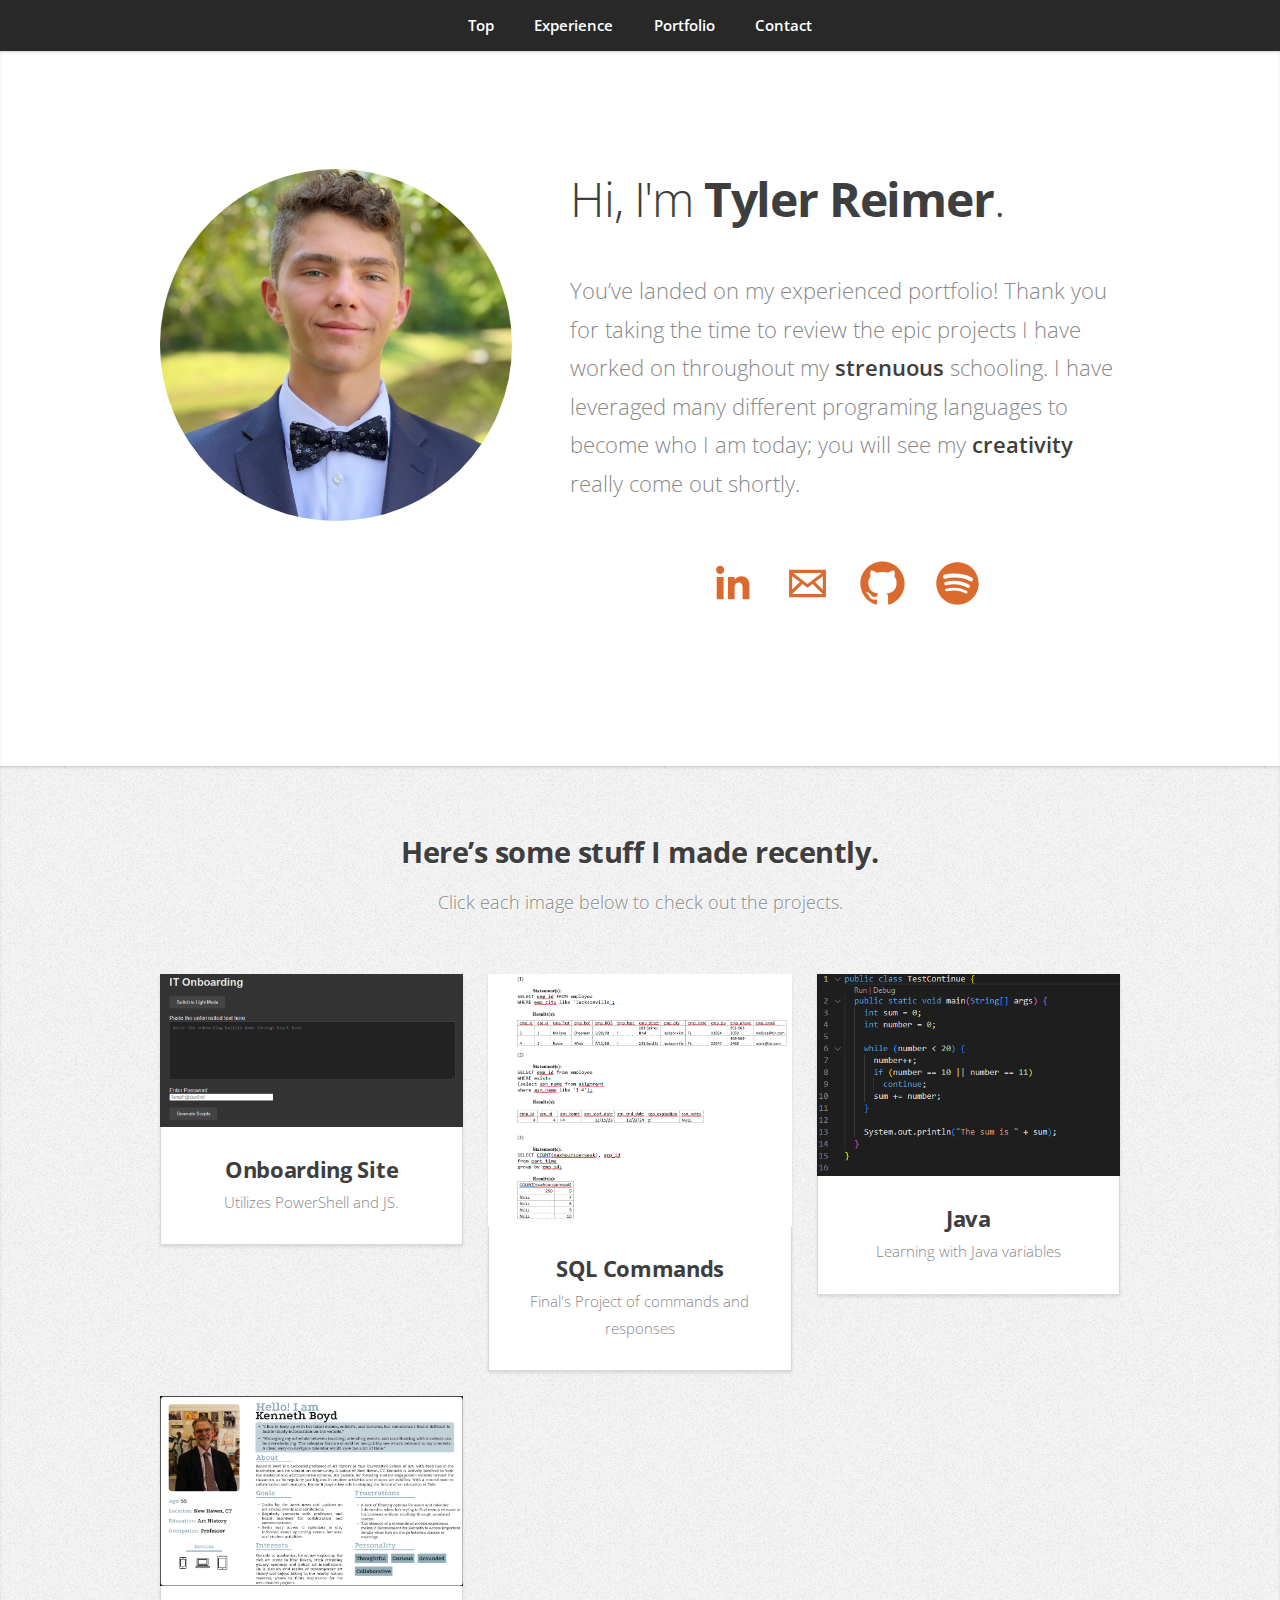
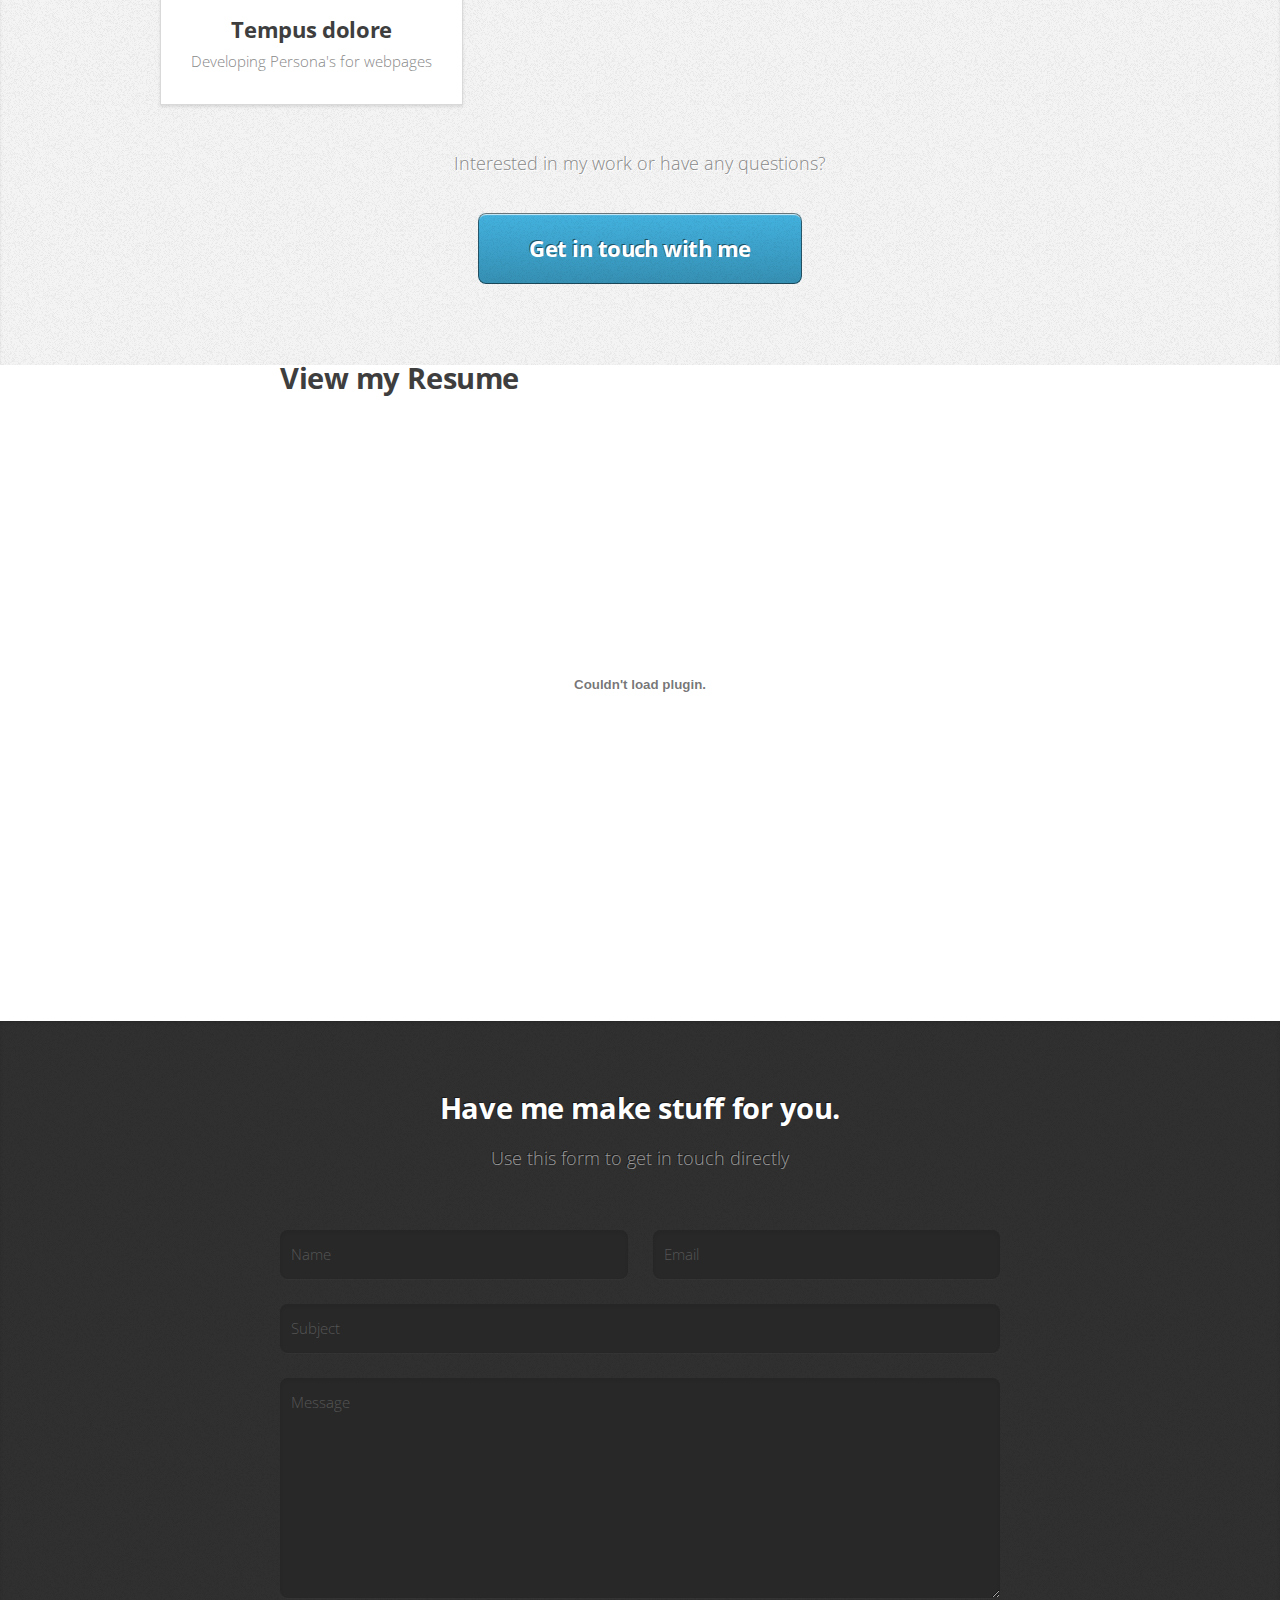
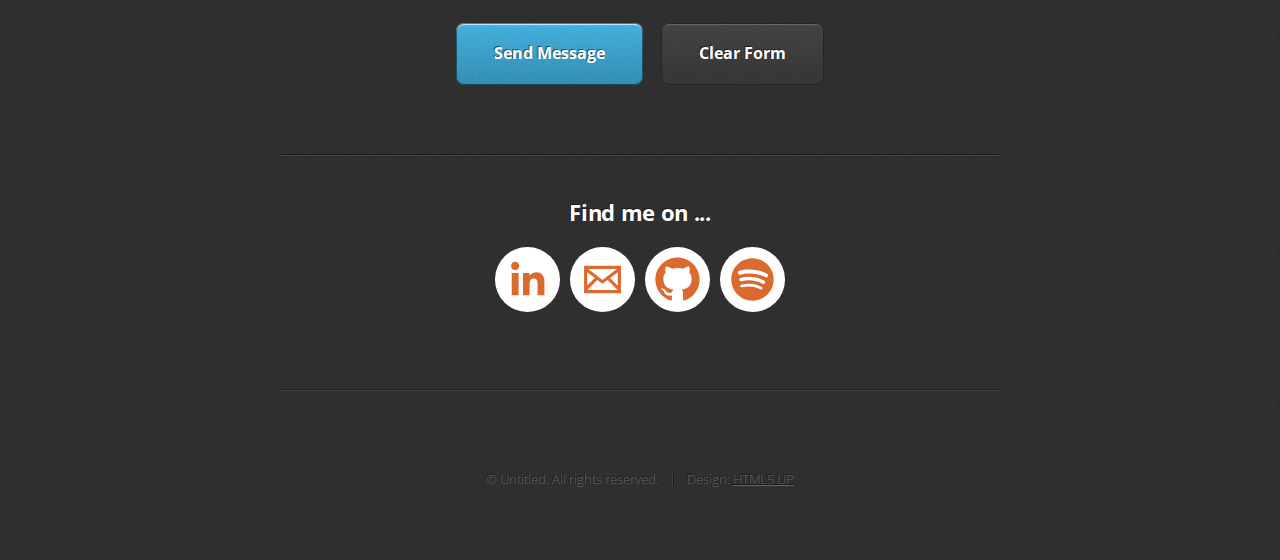
==== index.html @ b483bd07 "Update index.html" ====
<!DOCTYPE HTML>
<!--
	Miniport by HTML5 UP
	html5up.net | @ajlkn
	Free for personal and commercial use under the CCA 3.0 license (html5up.net/license)
-->
<html>
	<head>
		<title>Tyler Reimer</title>
		<meta charset="utf-8" />
		<meta name="viewport" content="width=device-width, initial-scale=1, user-scalable=no" />
		<link rel="stylesheet" href="assets/css/main.css" />
		<!-- Favicon -->
		<link rel="apple-touch-icon" sizes="180x180" href="images/apple-touch-icon.png">
		<link rel="icon" type="image/png" sizes="32x32" href="images/favicon-32x32.png">
		<link rel="icon" type="image/png" sizes="16x16" href="images/favicon-16x16.png">
		<link rel="manifest" href="/site.webmanifest">
	</head>
	<body class="is-preload">

		<!-- Nav -->
			<nav id="nav">
				<ul class="container">
					<li><a href="#top">Top</a></li>
					<li><a href="#portfolio">Experience</a></li>
					<li><a href="portfolio.html">Portfolio</a></li>
					<li><a href="#contact">Contact</a></li>
				</ul>
			</nav>

		<!-- Home -->
			<article id="top" class="wrapper style1">
				<div class="container">
					<div class="row">
						<div class="col-4 col-5-large col-12-medium">
							<span class="image fit"><img src="images/headshot.jpeg" alt="" /></span>
						</div>
						<div class="col-8 col-7-large col-12-medium">
							<header>
								<h1>Hi, I'm <strong>Tyler Reimer</strong>.</h1>
							</header>
							<p>You’ve landed on my experienced portfolio! Thank you for taking the time to review the epic
								projects I have worked on throughout my <b>strenuous</b> schooling. I have leveraged many
								different programing languages to become who I am today; you will see my <b>creativity</b> really
								come out shortly.</p>
							<div>

								<!-- Social Media Icons by NiftyButtons https://niftybuttons.com -->
								 <div style="display: flex; flex-wrap:wrap; align-items: center; justify-content: center;"><a href="https://www.linkedin.com/in/tyler-reimer/" target="_blank" rel="noopener noreferrer" style="text-decoration:none;border:0;width:65px;height:65px;padding:2px;margin:5px;color:#db6a2f;border-radius:50%;background-color:#ffffff;"><svg class="niftybutton-linkedin" style="display:block;fill:currentColor" data-donate="true" data-tag="lin" data-name="LinkedIn" viewBox="0 0 512 512" preserveAspectRatio="xMidYMid meet"><title>LinkedIn social icon</title>
									<path d="M186.4 142.4c0 19-15.3 34.5-34.2 34.5 -18.9 0-34.2-15.4-34.2-34.5 0-19 15.3-34.5 34.2-34.5C171.1 107.9 186.4 123.4 186.4 142.4zM181.4 201.3h-57.8V388.1h57.8V201.3zM273.8 201.3h-55.4V388.1h55.4c0 0 0-69.3 0-98 0-26.3 12.1-41.9 35.2-41.9 21.3 0 31.5 15 31.5 41.9 0 26.9 0 98 0 98h57.5c0 0 0-68.2 0-118.3 0-50-28.3-74.2-68-74.2 -39.6 0-56.3 30.9-56.3 30.9v-25.2H273.8z"></path>
								</svg></a><a href="mailto:mailto:tylerreimer@outlook.com" target="_blank" rel="noopener noreferrer" style="text-decoration:none;border:0;width:65px;height:65px;padding:2px;margin:5px;color:#db6a2f;border-radius:50%;background-color:#ffffff;"><svg class="niftybutton-email" style="display:block;fill:currentColor" data-donate="true" data-tag="ema" data-name="Email" viewBox="0 0 512 512" preserveAspectRatio="xMidYMid meet"><title>Email icon</title>
									<path d="M101.3 141.6v228.9h0.3 308.4 0.8V141.6H101.3zM375.7 167.8l-119.7 91.5 -119.6-91.5H375.7zM127.6 194.1l64.1 49.1 -64.1 64.1V194.1zM127.8 344.2l84.9-84.9 43.2 33.1 43-32.9 84.7 84.7L127.8 344.2 127.8 344.2zM384.4 307.8l-64.4-64.4 64.4-49.3V307.8z"></path>
								</svg></a><a href="https://github.com/UrbanReims" target="_blank" rel="noopener noreferrer" style="text-decoration:none;border:0;width:65px;height:65px;padding:2px;margin:5px;color:#db6a2f;border-radius:50%;background-color:#ffffff;"><svg class="niftybutton-github" style="display:block;fill:currentColor" data-donate="true" data-tag="git" data-name="Github" viewBox="0 0 512 512" preserveAspectRatio="xMidYMid meet"><title>Github social icon</title>
									<path d="M256 70.7c-102.6 0-185.9 83.2-185.9 185.9 0 82.1 53.3 151.8 127.1 176.4 9.3 1.7 12.3-4 12.3-8.9V389.4c-51.7 11.3-62.5-21.9-62.5-21.9 -8.4-21.5-20.6-27.2-20.6-27.2 -16.9-11.5 1.3-11.3 1.3-11.3 18.7 1.3 28.5 19.2 28.5 19.2 16.6 28.4 43.5 20.2 54.1 15.4 1.7-12 6.5-20.2 11.8-24.9 -41.3-4.7-84.7-20.6-84.7-91.9 0-20.3 7.3-36.9 19.2-49.9 -1.9-4.7-8.3-23.6 1.8-49.2 0 0 15.6-5 51.1 19.1 14.8-4.1 30.7-6.2 46.5-6.3 15.8 0.1 31.7 2.1 46.6 6.3 35.5-24 51.1-19.1 51.1-19.1 10.1 25.6 3.8 44.5 1.8 49.2 11.9 13 19.1 29.6 19.1 49.9 0 71.4-43.5 87.1-84.9 91.7 6.7 5.8 12.8 17.1 12.8 34.4 0 24.9 0 44.9 0 51 0 4.9 3 10.7 12.4 8.9 73.8-24.6 127-94.3 127-176.4C441.9 153.9 358.6 70.7 256 70.7z"></path>
								</svg></a><a href="https://open.spotify.com/user/tjr03?si=e70138e6514f4576" target="_blank" rel="noopener noreferrer" style="text-decoration:none;border:0;width:65px;height:65px;padding:2px;margin:5px;color:#db6a2f;border-radius:50%;background-color:#ffffff;"><svg class="niftybutton-spotify" style="display:block;fill:currentColor" data-donate="true" data-tag="spo" data-name="Spotify" viewBox="0 0 512 512" preserveAspectRatio="xMidYMid meet"><title>Spotify social icon</title>
									<path d="M256 78c-98.3 0-178 79.7-178 178 0 98.31 79.7 178 178 178 98.31 0 178-79.69 178-178 0-98.3-79.69-178-178-178zm81.63 256.73a11.09 11.09 0 0 1-15.26 3.68c-41.8-25.53-94.4-31.31-156.37-17.16a11.1 11.1 0 0 1-4.93-21.64c67.8-15.49 125.96-8.82 172.88 19.86a11.1 11.1 0 0 1 3.68 15.26zm21.79-48.47a13.88 13.88 0 0 1-19.1 4.57c-47.84-29.4-120.77-37.92-177.36-20.74a13.9 13.9 0 0 1-17.32-9.25 13.9 13.9 0 0 1 9.25-17.3c64.65-19.62 145.01-10.12 199.96 23.64a13.87 13.87 0 0 1 4.56 19.08zm1.87-50.47c-57.37-34.07-152.02-37.2-206.8-20.58a16.65 16.65 0 1 1-9.66-31.87c62.88-19.08 167.4-15.4 233.45 23.81a16.63 16.63 0 0 1 5.82 22.82 16.63 16.63 0 0 1-22.8 5.82h-.01z"></path>
								</svg></a></div><br/>

							</div>
							
						</div>
					</div>
				</div>
			</article>

		<!-- 
			<article id="work" class="wrapper style2">
				<div class="container">
					<header>
						<h2>Here's all the stuff I do.</h2>
						<p>Odio turpis amet sed consequat eget posuere consequat.</p>
					</header>
					<div class="row aln-center">
						<div class="col-4 col-6-medium col-12-small">
							<section class="box style1">
								<span class="icon featured fa-comments"></span>
								<h3>Consequat lorem</h3>
								<p>Ornare nulla proin odio consequat sapien vestibulum ipsum primis sed amet consequat lorem dolore.</p>
							</section>
						</div>
						<div class="col-4 col-6-medium col-12-small">
							<section class="box style1">
								<span class="icon solid featured fa-camera-retro"></span>
								<h3>Lorem dolor tempus</h3>
								<p>Ornare nulla proin odio consequat sapien vestibulum ipsum primis sed amet consequat lorem dolore.</p>
							</section>
						</div>
						<div class="col-4 col-6-medium col-12-small">
							<section class="box style1">
								<span class="icon featured fa-thumbs-up"></span>
								<h3>Feugiat posuere</h3>
								<p>Ornare nulla proin odio consequat sapien vestibulum ipsum primis sed amet consequat lorem dolore.</p>
							</section>
						</div>
					-->
					</div>
					
				</div>
			</article>

		<!-- Portfolio -->
			<article id="portfolio" class="wrapper style3">
				<div class="container">
					<header>
						<h2>Here’s some stuff I made recently.</h2>
						<p>Click each image below to check out the projects.</p>
					</header>
					<div class="row">
						<div class="col-4 col-6-medium col-12-small">
							<article class="box style2">
								<a href="portfolio.html#obsite" class="image featured"><img src="images/obsite_ss.png" alt="" /></a>
								<h3><a href="portfolio.html#obsite">Onboarding Site</a></h3>
								<p>Utilizes PowerShell and JS.</p>
							</article>
						</div>
						<div class="col-4 col-6-medium col-12-small">
							<article class="box style2">
								<a href="portfolio.html#sql" class="image featured"><img src="images/sql.png" alt="" /></a>
								<h3><a href="portfolio.html#sql">SQL Commands</a></h3>
								<p>Final's Project of commands and responses</p>
							</article>
						</div>
						<div class="col-4 col-6-medium col-12-small">
							<article class="box style2">
								<a href="portfolio.html#java" class="image featured"><img src="images/java.png" alt="" /></a>
								<h3><a href="portfolio.html#java">Java</a></h3>
								<p>Learning with Java variables</p>
							</article>
						</div>
						<div class="col-4 col-6-medium col-12-small">
							<article class="box style2">
								<a href="portfolio.html#ia" class="image featured"><img src="images/ia.png" alt="" /></a>
								<h3><a href="portfolio.html#ia">Tempus dolore</a></h3>
								<p>Developing Persona's for webpages</p>
							</article>
						</div>
					</div>
					<footer>
						<p>Interested in my work or have any questions?</p>
						<a href="#contact" class="button large scrolly">Get in touch with me</a>
					</footer>
				</div>
			</article>
			<article>
				<div class="container medium">
					<header>
						<h2>View my Resume</h2>
						<object class="pdf" data="assets/Resume2024.pdf" width="800" height="500">

						</object>
					</header>
				</div>

			</article>

		<!-- Contact -->
			<article id="contact" class="wrapper style4">
				<div class="container medium">
					<header>
						<h2>Have me make stuff for you.</h2>
						<p>Use this form to get in touch directly</p>
					</header>
					<div class="row">
						<div class="col-12">
							<form method="post" action="#">
								<div class="row">
									<div class="col-6 col-12-small">
										<input type="text" name="name" id="name" placeholder="Name" />
									</div>
									<div class="col-6 col-12-small">
										<input type="text" name="email" id="email" placeholder="Email" />
									</div>
									<div class="col-12">
										<input type="text" name="subject" id="subject" placeholder="Subject" />
									</div>
									<div class="col-12">
										<textarea name="message" id="message" placeholder="Message"></textarea>
									</div>
									<div class="col-12">
										<ul class="actions">
											<li><input type="submit" value="Send Message" /></li>
											<li><input type="reset" value="Clear Form" class="alt" /></li>
										</ul>
									</div>
								</div>
							</form>
						</div>
						<div class="col-12">
							<hr />
							<h3>Find me on ...</h3>
								<div class="social">

									<!-- Social Meia Icons by NiftyButtons https://niftybuttons.com -->
									 <div style="display: flex; flex-wrap:wrap; align-items: center; justify-content: center;"><a href="https://www.linkedin.com/in/tyler-reimer/" target="_blank" rel="noopener noreferrer" style="text-decoration:none;border:0;width:65px;height:65px;padding:2px;margin:5px;color:#db6a2f;border-radius:50%;background-color:#ffffff;"><svg class="niftybutton-linkedin" style="display:block;fill:currentColor" data-donate="true" data-tag="lin" data-name="LinkedIn" viewBox="0 0 512 512" preserveAspectRatio="xMidYMid meet"><title>LinkedIn social icon</title>
										<path d="M186.4 142.4c0 19-15.3 34.5-34.2 34.5 -18.9 0-34.2-15.4-34.2-34.5 0-19 15.3-34.5 34.2-34.5C171.1 107.9 186.4 123.4 186.4 142.4zM181.4 201.3h-57.8V388.1h57.8V201.3zM273.8 201.3h-55.4V388.1h55.4c0 0 0-69.3 0-98 0-26.3 12.1-41.9 35.2-41.9 21.3 0 31.5 15 31.5 41.9 0 26.9 0 98 0 98h57.5c0 0 0-68.2 0-118.3 0-50-28.3-74.2-68-74.2 -39.6 0-56.3 30.9-56.3 30.9v-25.2H273.8z"></path>
									</svg></a><a href="mailto:mailto:tylerreimer@outlook.com" target="_blank" rel="noopener noreferrer" style="text-decoration:none;border:0;width:65px;height:65px;padding:2px;margin:5px;color:#db6a2f;border-radius:50%;background-color:#ffffff;"><svg class="niftybutton-email" style="display:block;fill:currentColor" data-donate="true" data-tag="ema" data-name="Email" viewBox="0 0 512 512" preserveAspectRatio="xMidYMid meet"><title>Email icon</title>
										<path d="M101.3 141.6v228.9h0.3 308.4 0.8V141.6H101.3zM375.7 167.8l-119.7 91.5 -119.6-91.5H375.7zM127.6 194.1l64.1 49.1 -64.1 64.1V194.1zM127.8 344.2l84.9-84.9 43.2 33.1 43-32.9 84.7 84.7L127.8 344.2 127.8 344.2zM384.4 307.8l-64.4-64.4 64.4-49.3V307.8z"></path>
									</svg></a><a href="https://github.com/UrbanReims" target="_blank" rel="noopener noreferrer" style="text-decoration:none;border:0;width:65px;height:65px;padding:2px;margin:5px;color:#db6a2f;border-radius:50%;background-color:#ffffff;"><svg class="niftybutton-github" style="display:block;fill:currentColor" data-donate="true" data-tag="git" data-name="Github" viewBox="0 0 512 512" preserveAspectRatio="xMidYMid meet"><title>Github social icon</title>
										<path d="M256 70.7c-102.6 0-185.9 83.2-185.9 185.9 0 82.1 53.3 151.8 127.1 176.4 9.3 1.7 12.3-4 12.3-8.9V389.4c-51.7 11.3-62.5-21.9-62.5-21.9 -8.4-21.5-20.6-27.2-20.6-27.2 -16.9-11.5 1.3-11.3 1.3-11.3 18.7 1.3 28.5 19.2 28.5 19.2 16.6 28.4 43.5 20.2 54.1 15.4 1.7-12 6.5-20.2 11.8-24.9 -41.3-4.7-84.7-20.6-84.7-91.9 0-20.3 7.3-36.9 19.2-49.9 -1.9-4.7-8.3-23.6 1.8-49.2 0 0 15.6-5 51.1 19.1 14.8-4.1 30.7-6.2 46.5-6.3 15.8 0.1 31.7 2.1 46.6 6.3 35.5-24 51.1-19.1 51.1-19.1 10.1 25.6 3.8 44.5 1.8 49.2 11.9 13 19.1 29.6 19.1 49.9 0 71.4-43.5 87.1-84.9 91.7 6.7 5.8 12.8 17.1 12.8 34.4 0 24.9 0 44.9 0 51 0 4.9 3 10.7 12.4 8.9 73.8-24.6 127-94.3 127-176.4C441.9 153.9 358.6 70.7 256 70.7z"></path>
									</svg></a><a href="https://open.spotify.com/user/tjr03?si=e70138e6514f4576" target="_blank" rel="noopener noreferrer" style="text-decoration:none;border:0;width:65px;height:65px;padding:2px;margin:5px;color:#db6a2f;border-radius:50%;background-color:#ffffff;"><svg class="niftybutton-spotify" style="display:block;fill:currentColor" data-donate="true" data-tag="spo" data-name="Spotify" viewBox="0 0 512 512" preserveAspectRatio="xMidYMid meet"><title>Spotify social icon</title>
										<path d="M256 78c-98.3 0-178 79.7-178 178 0 98.31 79.7 178 178 178 98.31 0 178-79.69 178-178 0-98.3-79.69-178-178-178zm81.63 256.73a11.09 11.09 0 0 1-15.26 3.68c-41.8-25.53-94.4-31.31-156.37-17.16a11.1 11.1 0 0 1-4.93-21.64c67.8-15.49 125.96-8.82 172.88 19.86a11.1 11.1 0 0 1 3.68 15.26zm21.79-48.47a13.88 13.88 0 0 1-19.1 4.57c-47.84-29.4-120.77-37.92-177.36-20.74a13.9 13.9 0 0 1-17.32-9.25 13.9 13.9 0 0 1 9.25-17.3c64.65-19.62 145.01-10.12 199.96 23.64a13.87 13.87 0 0 1 4.56 19.08zm1.87-50.47c-57.37-34.07-152.02-37.2-206.8-20.58a16.65 16.65 0 1 1-9.66-31.87c62.88-19.08 167.4-15.4 233.45 23.81a16.63 16.63 0 0 1 5.82 22.82 16.63 16.63 0 0 1-22.8 5.82h-.01z"></path>
									</svg></a></div><br/>
	
								</div>
								
							<hr />
						</div>
					</div>
					<footer>
						<ul id="copyright">
							<li>&copy; Untitled. All rights reserved.</li><li>Design: <a href="http://html5up.net">HTML5 UP</a></li>
						</ul>
					</footer>
				</div>
			</article>

		<!-- Scripts -->
			<script src="assets/js/jquery.min.js"></script>
			<script src="assets/js/jquery.scrolly.min.js"></script>
			<script src="assets/js/browser.min.js"></script>
			<script src="assets/js/breakpoints.min.js"></script>
			<script src="assets/js/util.js"></script>
			<script src="assets/js/main.js"></script>

	</body>
</html>
---- assets/css/main.css ----
@import url("https://fonts.googleapis.com/css?family=Open+Sans:300,300italic,600,600italic,700");
@import url("fontawesome-all.min.css");

/*
	Miniport by HTML5 UP
	html5up.net | @ajlkn
	Free for personal and commercial use under the CCA 3.0 license (html5up.net/license)
*/

html, body, div, span, applet, object,
iframe, h1, h2, h3, h4, h5, h6, p, blockquote,
pre, a, abbr, acronym, address, big, cite,
code, del, dfn, em, img, ins, kbd, q, s, samp,
small, strike, strong, sub, sup, tt, var, b,
u, i, center, dl, dt, dd, ol, ul, li, fieldset,
form, label, legend, table, caption, tbody,
tfoot, thead, tr, th, td, article, aside,
canvas, details, embed, figure, figcaption,
footer, header, hgroup, menu, nav, output, ruby,
section, summary, time, mark, audio, video {
	margin: 0;
	padding: 0;
	border: 0;
	font-size: 100%;
	font: inherit;
	vertical-align: baseline;}

article, aside, details, figcaption, figure,
footer, header, hgroup, menu, nav, section {
	display: block;}

body {
	line-height: 1;
}

ol, ul {
	list-style: none;
}

blockquote, q {
	quotes: none;
}

	blockquote:before, blockquote:after, q:before, q:after {
		content: '';
		content: none;
	}

table {
	border-collapse: collapse;
	border-spacing: 0;
}

body {
	-webkit-text-size-adjust: none;
}

mark {
	background-color: transparent;
	color: inherit;
}

input::-moz-focus-inner {
	border: 0;
	padding: 0;
}

input, select, textarea {
	-moz-appearance: none;
	-webkit-appearance: none;
	-ms-appearance: none;
	appearance: none;
}

/* Basic */

	html {
		box-sizing: border-box;
	}

	*, *:before, *:after {
		box-sizing: inherit;
	}

	body {
		padding-top: 3.5em;
	}

		body.is-preload *, body.is-preload *:before, body.is-preload *:after {
			-moz-animation: none !important;
			-webkit-animation: none !important;
			-ms-animation: none !important;
			animation: none !important;
			-moz-transition: none !important;
			-webkit-transition: none !important;
			-ms-transition: none !important;
			transition: none !important;
		}

	body, input, textarea, select {
		font-family: 'Open Sans', sans-serif;
		line-height: 1.85em;
		color: #888;
		font-weight: 300;
		font-size: 13pt;
	}

	a {
		-moz-transition: color .2s ease-in-out;
		-webkit-transition: color .2s ease-in-out;
		-ms-transition: color .2s ease-in-out;
		transition: color .2s ease-in-out;
		color: #43B3E0;
		text-decoration: underline;
	}

		a:hover {
			color: #43bff0 !important;
		}

		a img {
			border: 0;
		}

	b, strong {
		font-weight: 600;
		color: #3e3e3e;
	}

	i, em {
		font-style: italic;
	}

	sub {
		position: relative;
		top: 0.5em;
		font-size: 0.8em;
	}

	sup {
		position: relative;
		top: -0.5em;
		font-size: 0.8em;
	}

	blockquote {
		border-left: solid 0.75em #eee;
		padding: 1em 0 1em 1.5em;
		font-style: italic;
	}

	h1, h2, h3, h4, h5, h6 {
		color: #3e3e3e;
		margin: 0 0 0.75em 0;
	}

	h1 a, h2 a, h3 a, h4 a, h5 a, h6 a {
		text-decoration: none;
		color: inherit;
	}

	h2, h3, h4, h5, h6 {
		font-weight: 700;
	}

	h1 {
		font-size: 3.25em;
		letter-spacing: -0.025em;
		font-weight: 300;
	}

		h1 strong {
			font-weight: 700;
		}

	h2 {
		font-size: 2em;
		letter-spacing: -0.015em;
	}

	h3 {
		font-size: 1.5em;
		letter-spacing: -0.015em;
	}

	em, i {
		font-style: italic;
	}

	br.clear {
		clear: both;
	}

	hr {
		border: 0;
		border-top: solid 1px #444;
		border-top-color: rgba(0, 0, 0, 0.35);
		box-shadow: 0px 1px 0px 0px rgba(255, 255, 255, 0.1);
		height: 1px;
		margin: 3em 0;
	}

	p, ul, ol, dl, table {
		margin-bottom: 2em;
	}

	header {
		margin: 0 0 3em 0;
	}

		header > p {
			font-size: 1.25em;
			margin: 0;
		}

	footer {
		margin: 3em 0 0 0;
	}

		footer > p {
			font-size: 1.25em;
		}

/* Container */

	.container {
		margin: 0 auto;
		max-width: calc(100% - 50px);
		width: 1200px;
	}

		.container.medium {
			width: 900px;
		}

		@media screen and (max-width: 1680px) {

			.container {
				width: 1200px;
			}

				.container.medium {
					width: 900px;
				}

		}

		@media screen and (max-width: 1280px) {

			.container {
				width: 960px;
			}

				.container.medium {
					width: 720px;
				}

		}

		@media screen and (max-width: 980px) {

			.container {
				width: 100%;
			}

				.container.medium {
					width: 75%;
				}

		}

		@media screen and (max-width: 736px) {

			.container {
				width: 100%;
				max-width: calc(100% - 30px);
			}

				.container.medium {
					width: 100%;
				}

		}

/* Row */

	.row {
		display: flex;
		flex-wrap: wrap;
		box-sizing: border-box;
		align-items: stretch;
	}

		.row > * {
			box-sizing: border-box;
		}

		.row.gtr-uniform > * > :last-child {
			margin-bottom: 0;
		}

		.row.aln-left {
			justify-content: flex-start;
		}

		.row.aln-center {
			justify-content: center;
		}

		.row.aln-right {
			justify-content: flex-end;
		}

		.row.aln-top {
			align-items: flex-start;
		}

		.row.aln-middle {
			align-items: center;
		}

		.row.aln-bottom {
			align-items: flex-end;
		}

		.row > .imp {
			order: -1;
		}

		.row > .col-1 {
			width: 8.33333%;
		}

		.row > .off-1 {
			margin-left: 8.33333%;
		}

		.row > .col-2 {
			width: 16.66667%;
		}

		.row > .off-2 {
			margin-left: 16.66667%;
		}

		.row > .col-3 {
			width: 25%;
		}

		.row > .off-3 {
			margin-left: 25%;
		}

		.row > .col-4 {
			width: 33.33333%;
		}

		.row > .off-4 {
			margin-left: 33.33333%;
		}

		.row > .col-5 {
			width: 41.66667%;
		}

		.row > .off-5 {
			margin-left: 41.66667%;
		}

		.row > .col-6 {
			width: 50%;
		}

		.row > .off-6 {
			margin-left: 50%;
		}

		.row > .col-7 {
			width: 58.33333%;
		}

		.row > .off-7 {
			margin-left: 58.33333%;
		}

		.row > .col-8 {
			width: 66.66667%;
		}

		.row > .off-8 {
			margin-left: 66.66667%;
		}

		.row > .col-9 {
			width: 75%;
		}

		.row > .off-9 {
			margin-left: 75%;
		}

		.row > .col-10 {
			width: 83.33333%;
		}

		.row > .off-10 {
			margin-left: 83.33333%;
		}

		.row > .col-11 {
			width: 91.66667%;
		}

		.row > .off-11 {
			margin-left: 91.66667%;
		}

		.row > .col-12 {
			width: 100%;
		}

		.row > .off-12 {
			margin-left: 100%;
		}

		.row.gtr-0 {
			margin-top: 0px;
			margin-left: 0px;
		}

			.row.gtr-0 > * {
				padding: 0px 0 0 0px;
			}

			.row.gtr-0.gtr-uniform {
				margin-top: 0px;
			}

				.row.gtr-0.gtr-uniform > * {
					padding-top: 0px;
				}

		.row.gtr-25 {
			margin-top: -6.25px;
			margin-left: -6.25px;
		}

			.row.gtr-25 > * {
				padding: 6.25px 0 0 6.25px;
			}

			.row.gtr-25.gtr-uniform {
				margin-top: -6.25px;
			}

				.row.gtr-25.gtr-uniform > * {
					padding-top: 6.25px;
				}

		.row.gtr-50 {
			margin-top: -12.5px;
			margin-left: -12.5px;
		}

			.row.gtr-50 > * {
				padding: 12.5px 0 0 12.5px;
			}

			.row.gtr-50.gtr-uniform {
				margin-top: -12.5px;
			}

				.row.gtr-50.gtr-uniform > * {
					padding-top: 12.5px;
				}

		.row {
			margin-top: -25px;
			margin-left: -25px;
		}

			.row > * {
				padding: 25px 0 0 25px;
			}

			.row.gtr-uniform {
				margin-top: -25px;
			}

				.row.gtr-uniform > * {
					padding-top: 25px;
				}

		.row.gtr-150 {
			margin-top: -37.5px;
			margin-left: -37.5px;
		}

			.row.gtr-150 > * {
				padding: 37.5px 0 0 37.5px;
			}

			.row.gtr-150.gtr-uniform {
				margin-top: -37.5px;
			}

				.row.gtr-150.gtr-uniform > * {
					padding-top: 37.5px;
				}

		.row.gtr-200 {
			margin-top: -50px;
			margin-left: -50px;
		}

			.row.gtr-200 > * {
				padding: 50px 0 0 50px;
			}

			.row.gtr-200.gtr-uniform {
				margin-top: -50px;
			}

				.row.gtr-200.gtr-uniform > * {
					padding-top: 50px;
				}

		@media screen and (max-width: 1680px) {

			.row {
				display: flex;
				flex-wrap: wrap;
				box-sizing: border-box;
				align-items: stretch;
			}

				.row > * {
					box-sizing: border-box;
				}

				.row.gtr-uniform > * > :last-child {
					margin-bottom: 0;
				}

				.row.aln-left {
					justify-content: flex-start;
				}

				.row.aln-center {
					justify-content: center;
				}

				.row.aln-right {
					justify-content: flex-end;
				}

				.row.aln-top {
					align-items: flex-start;
				}

				.row.aln-middle {
					align-items: center;
				}

				.row.aln-bottom {
					align-items: flex-end;
				}

				.row > .imp-xlarge {
					order: -1;
				}

				.row > .col-1-xlarge {
					width: 8.33333%;
				}

				.row > .off-1-xlarge {
					margin-left: 8.33333%;
				}

				.row > .col-2-xlarge {
					width: 16.66667%;
				}

				.row > .off-2-xlarge {
					margin-left: 16.66667%;
				}

				.row > .col-3-xlarge {
					width: 25%;
				}

				.row > .off-3-xlarge {
					margin-left: 25%;
				}

				.row > .col-4-xlarge {
					width: 33.33333%;
				}

				.row > .off-4-xlarge {
					margin-left: 33.33333%;
				}

				.row > .col-5-xlarge {
					width: 41.66667%;
				}

				.row > .off-5-xlarge {
					margin-left: 41.66667%;
				}

				.row > .col-6-xlarge {
					width: 50%;
				}

				.row > .off-6-xlarge {
					margin-left: 50%;
				}

				.row > .col-7-xlarge {
					width: 58.33333%;
				}

				.row > .off-7-xlarge {
					margin-left: 58.33333%;
				}

				.row > .col-8-xlarge {
					width: 66.66667%;
				}

				.row > .off-8-xlarge {
					margin-left: 66.66667%;
				}

				.row > .col-9-xlarge {
					width: 75%;
				}

				.row > .off-9-xlarge {
					margin-left: 75%;
				}

				.row > .col-10-xlarge {
					width: 83.33333%;
				}

				.row > .off-10-xlarge {
					margin-left: 83.33333%;
				}

				.row > .col-11-xlarge {
					width: 91.66667%;
				}

				.row > .off-11-xlarge {
					margin-left: 91.66667%;
				}

				.row > .col-12-xlarge {
					width: 100%;
				}

				.row > .off-12-xlarge {
					margin-left: 100%;
				}

				.row.gtr-0 {
					margin-top: 0px;
					margin-left: 0px;
				}

					.row.gtr-0 > * {
						padding: 0px 0 0 0px;
					}

					.row.gtr-0.gtr-uniform {
						margin-top: 0px;
					}

						.row.gtr-0.gtr-uniform > * {
							padding-top: 0px;
						}

				.row.gtr-25 {
					margin-top: -6.25px;
					margin-left: -6.25px;
				}

					.row.gtr-25 > * {
						padding: 6.25px 0 0 6.25px;
					}

					.row.gtr-25.gtr-uniform {
						margin-top: -6.25px;
					}

						.row.gtr-25.gtr-uniform > * {
							padding-top: 6.25px;
						}

				.row.gtr-50 {
					margin-top: -12.5px;
					margin-left: -12.5px;
				}

					.row.gtr-50 > * {
						padding: 12.5px 0 0 12.5px;
					}

					.row.gtr-50.gtr-uniform {
						margin-top: -12.5px;
					}

						.row.gtr-50.gtr-uniform > * {
							padding-top: 12.5px;
						}

				.row {
					margin-top: -25px;
					margin-left: -25px;
				}

					.row > * {
						padding: 25px 0 0 25px;
					}

					.row.gtr-uniform {
						margin-top: -25px;
					}

						.row.gtr-uniform > * {
							padding-top: 25px;
						}

				.row.gtr-150 {
					margin-top: -37.5px;
					margin-left: -37.5px;
				}

					.row.gtr-150 > * {
						padding: 37.5px 0 0 37.5px;
					}

					.row.gtr-150.gtr-uniform {
						margin-top: -37.5px;
					}

						.row.gtr-150.gtr-uniform > * {
							padding-top: 37.5px;
						}

				.row.gtr-200 {
					margin-top: -50px;
					margin-left: -50px;
				}

					.row.gtr-200 > * {
						padding: 50px 0 0 50px;
					}

					.row.gtr-200.gtr-uniform {
						margin-top: -50px;
					}

						.row.gtr-200.gtr-uniform > * {
							padding-top: 50px;
						}

		}

		@media screen and (max-width: 1280px) {

			.row {
				display: flex;
				flex-wrap: wrap;
				box-sizing: border-box;
				align-items: stretch;
			}

				.row > * {
					box-sizing: border-box;
				}

				.row.gtr-uniform > * > :last-child {
					margin-bottom: 0;
				}

				.row.aln-left {
					justify-content: flex-start;
				}

				.row.aln-center {
					justify-content: center;
				}

				.row.aln-right {
					justify-content: flex-end;
				}

				.row.aln-top {
					align-items: flex-start;
				}

				.row.aln-middle {
					align-items: center;
				}

				.row.aln-bottom {
					align-items: flex-end;
				}

				.row > .imp-large {
					order: -1;
				}

				.row > .col-1-large {
					width: 8.33333%;
				}

				.row > .off-1-large {
					margin-left: 8.33333%;
				}

				.row > .col-2-large {
					width: 16.66667%;
				}

				.row > .off-2-large {
					margin-left: 16.66667%;
				}

				.row > .col-3-large {
					width: 25%;
				}

				.row > .off-3-large {
					margin-left: 25%;
				}

				.row > .col-4-large {
					width: 33.33333%;
				}

				.row > .off-4-large {
					margin-left: 33.33333%;
				}

				.row > .col-5-large {
					width: 41.66667%;
				}

				.row > .off-5-large {
					margin-left: 41.66667%;
				}

				.row > .col-6-large {
					width: 50%;
				}

				.row > .off-6-large {
					margin-left: 50%;
				}

				.row > .col-7-large {
					width: 58.33333%;
				}

				.row > .off-7-large {
					margin-left: 58.33333%;
				}

				.row > .col-8-large {
					width: 66.66667%;
				}

				.row > .off-8-large {
					margin-left: 66.66667%;
				}

				.row > .col-9-large {
					width: 75%;
				}

				.row > .off-9-large {
					margin-left: 75%;
				}

				.row > .col-10-large {
					width: 83.33333%;
				}

				.row > .off-10-large {
					margin-left: 83.33333%;
				}

				.row > .col-11-large {
					width: 91.66667%;
				}

				.row > .off-11-large {
					margin-left: 91.66667%;
				}

				.row > .col-12-large {
					width: 100%;
				}

				.row > .off-12-large {
					margin-left: 100%;
				}

				.row.gtr-0 {
					margin-top: 0px;
					margin-left: 0px;
				}

					.row.gtr-0 > * {
						padding: 0px 0 0 0px;
					}

					.row.gtr-0.gtr-uniform {
						margin-top: 0px;
					}

						.row.gtr-0.gtr-uniform > * {
							padding-top: 0px;
						}

				.row.gtr-25 {
					margin-top: -6.25px;
					margin-left: -6.25px;
				}

					.row.gtr-25 > * {
						padding: 6.25px 0 0 6.25px;
					}

					.row.gtr-25.gtr-uniform {
						margin-top: -6.25px;
					}

						.row.gtr-25.gtr-uniform > * {
							padding-top: 6.25px;
						}

				.row.gtr-50 {
					margin-top: -12.5px;
					margin-left: -12.5px;
				}

					.row.gtr-50 > * {
						padding: 12.5px 0 0 12.5px;
					}

					.row.gtr-50.gtr-uniform {
						margin-top: -12.5px;
					}

						.row.gtr-50.gtr-uniform > * {
							padding-top: 12.5px;
						}

				.row {
					margin-top: -25px;
					margin-left: -25px;
				}

					.row > * {
						padding: 25px 0 0 25px;
					}

					.row.gtr-uniform {
						margin-top: -25px;
					}

						.row.gtr-uniform > * {
							padding-top: 25px;
						}

				.row.gtr-150 {
					margin-top: -37.5px;
					margin-left: -37.5px;
				}

					.row.gtr-150 > * {
						padding: 37.5px 0 0 37.5px;
					}

					.row.gtr-150.gtr-uniform {
						margin-top: -37.5px;
					}

						.row.gtr-150.gtr-uniform > * {
							padding-top: 37.5px;
						}

				.row.gtr-200 {
					margin-top: -50px;
					margin-left: -50px;
				}

					.row.gtr-200 > * {
						padding: 50px 0 0 50px;
					}

					.row.gtr-200.gtr-uniform {
						margin-top: -50px;
					}

						.row.gtr-200.gtr-uniform > * {
							padding-top: 50px;
						}

		}

		@media screen and (max-width: 980px) {

			.row {
				display: flex;
				flex-wrap: wrap;
				box-sizing: border-box;
				align-items: stretch;
			}

				.row > * {
					box-sizing: border-box;
				}

				.row.gtr-uniform > * > :last-child {
					margin-bottom: 0;
				}

				.row.aln-left {
					justify-content: flex-start;
				}

				.row.aln-center {
					justify-content: center;
				}

				.row.aln-right {
					justify-content: flex-end;
				}

				.row.aln-top {
					align-items: flex-start;
				}

				.row.aln-middle {
					align-items: center;
				}

				.row.aln-bottom {
					align-items: flex-end;
				}

				.row > .imp-medium {
					order: -1;
				}

				.row > .col-1-medium {
					width: 8.33333%;
				}

				.row > .off-1-medium {
					margin-left: 8.33333%;
				}

				.row > .col-2-medium {
					width: 16.66667%;
				}

				.row > .off-2-medium {
					margin-left: 16.66667%;
				}

				.row > .col-3-medium {
					width: 25%;
				}

				.row > .off-3-medium {
					margin-left: 25%;
				}

				.row > .col-4-medium {
					width: 33.33333%;
				}

				.row > .off-4-medium {
					margin-left: 33.33333%;
				}

				.row > .col-5-medium {
					width: 41.66667%;
				}

				.row > .off-5-medium {
					margin-left: 41.66667%;
				}

				.row > .col-6-medium {
					width: 50%;
				}

				.row > .off-6-medium {
					margin-left: 50%;
				}

				.row > .col-7-medium {
					width: 58.33333%;
				}

				.row > .off-7-medium {
					margin-left: 58.33333%;
				}

				.row > .col-8-medium {
					width: 66.66667%;
				}

				.row > .off-8-medium {
					margin-left: 66.66667%;
				}

				.row > .col-9-medium {
					width: 75%;
				}

				.row > .off-9-medium {
					margin-left: 75%;
				}

				.row > .col-10-medium {
					width: 83.33333%;
				}

				.row > .off-10-medium {
					margin-left: 83.33333%;
				}

				.row > .col-11-medium {
					width: 91.66667%;
				}

				.row > .off-11-medium {
					margin-left: 91.66667%;
				}

				.row > .col-12-medium {
					width: 100%;
				}

				.row > .off-12-medium {
					margin-left: 100%;
				}

				.row.gtr-0 {
					margin-top: 0px;
					margin-left: 0px;
				}

					.row.gtr-0 > * {
						padding: 0px 0 0 0px;
					}

					.row.gtr-0.gtr-uniform {
						margin-top: 0px;
					}

						.row.gtr-0.gtr-uniform > * {
							padding-top: 0px;
						}

				.row.gtr-25 {
					margin-top: -6.25px;
					margin-left: -6.25px;
				}

					.row.gtr-25 > * {
						padding: 6.25px 0 0 6.25px;
					}

					.row.gtr-25.gtr-uniform {
						margin-top: -6.25px;
					}

						.row.gtr-25.gtr-uniform > * {
							padding-top: 6.25px;
						}

				.row.gtr-50 {
					margin-top: -12.5px;
					margin-left: -12.5px;
				}

					.row.gtr-50 > * {
						padding: 12.5px 0 0 12.5px;
					}

					.row.gtr-50.gtr-uniform {
						margin-top: -12.5px;
					}

						.row.gtr-50.gtr-uniform > * {
							padding-top: 12.5px;
						}

				.row {
					margin-top: -25px;
					margin-left: -25px;
				}

					.row > * {
						padding: 25px 0 0 25px;
					}

					.row.gtr-uniform {
						margin-top: -25px;
					}

						.row.gtr-uniform > * {
							padding-top: 25px;
						}

				.row.gtr-150 {
					margin-top: -37.5px;
					margin-left: -37.5px;
				}

					.row.gtr-150 > * {
						padding: 37.5px 0 0 37.5px;
					}

					.row.gtr-150.gtr-uniform {
						margin-top: -37.5px;
					}

						.row.gtr-150.gtr-uniform > * {
							padding-top: 37.5px;
						}

				.row.gtr-200 {
					margin-top: -50px;
					margin-left: -50px;
				}

					.row.gtr-200 > * {
						padding: 50px 0 0 50px;
					}

					.row.gtr-200.gtr-uniform {
						margin-top: -50px;
					}

						.row.gtr-200.gtr-uniform > * {
							padding-top: 50px;
						}

		}

		@media screen and (max-width: 736px) {

			.row {
				display: flex;
				flex-wrap: wrap;
				box-sizing: border-box;
				align-items: stretch;
			}

				.row > * {
					box-sizing: border-box;
				}

				.row.gtr-uniform > * > :last-child {
					margin-bottom: 0;
				}

				.row.aln-left {
					justify-content: flex-start;
				}

				.row.aln-center {
					justify-content: center;
				}

				.row.aln-right {
					justify-content: flex-end;
				}

				.row.aln-top {
					align-items: flex-start;
				}

				.row.aln-middle {
					align-items: center;
				}

				.row.aln-bottom {
					align-items: flex-end;
				}

				.row > .imp-small {
					order: -1;
				}

				.row > .col-1-small {
					width: 8.33333%;
				}

				.row > .off-1-small {
					margin-left: 8.33333%;
				}

				.row > .col-2-small {
					width: 16.66667%;
				}

				.row > .off-2-small {
					margin-left: 16.66667%;
				}

				.row > .col-3-small {
					width: 25%;
				}

				.row > .off-3-small {
					margin-left: 25%;
				}

				.row > .col-4-small {
					width: 33.33333%;
				}

				.row > .off-4-small {
					margin-left: 33.33333%;
				}

				.row > .col-5-small {
					width: 41.66667%;
				}

				.row > .off-5-small {
					margin-left: 41.66667%;
				}

				.row > .col-6-small {
					width: 50%;
				}

				.row > .off-6-small {
					margin-left: 50%;
				}

				.row > .col-7-small {
					width: 58.33333%;
				}

				.row > .off-7-small {
					margin-left: 58.33333%;
				}

				.row > .col-8-small {
					width: 66.66667%;
				}

				.row > .off-8-small {
					margin-left: 66.66667%;
				}

				.row > .col-9-small {
					width: 75%;
				}

				.row > .off-9-small {
					margin-left: 75%;
				}

				.row > .col-10-small {
					width: 83.33333%;
				}

				.row > .off-10-small {
					margin-left: 83.33333%;
				}

				.row > .col-11-small {
					width: 91.66667%;
				}

				.row > .off-11-small {
					margin-left: 91.66667%;
				}

				.row > .col-12-small {
					width: 100%;
				}

				.row > .off-12-small {
					margin-left: 100%;
				}

				.row.gtr-0 {
					margin-top: 0px;
					margin-left: 0px;
				}

					.row.gtr-0 > * {
						padding: 0px 0 0 0px;
					}

					.row.gtr-0.gtr-uniform {
						margin-top: 0px;
					}

						.row.gtr-0.gtr-uniform > * {
							padding-top: 0px;
						}

				.row.gtr-25 {
					margin-top: -3.75px;
					margin-left: -3.75px;
				}

					.row.gtr-25 > * {
						padding: 3.75px 0 0 3.75px;
					}

					.row.gtr-25.gtr-uniform {
						margin-top: -3.75px;
					}

						.row.gtr-25.gtr-uniform > * {
							padding-top: 3.75px;
						}

				.row.gtr-50 {
					margin-top: -7.5px;
					margin-left: -7.5px;
				}

					.row.gtr-50 > * {
						padding: 7.5px 0 0 7.5px;
					}

					.row.gtr-50.gtr-uniform {
						margin-top: -7.5px;
					}

						.row.gtr-50.gtr-uniform > * {
							padding-top: 7.5px;
						}

				.row {
					margin-top: -15px;
					margin-left: -15px;
				}

					.row > * {
						padding: 15px 0 0 15px;
					}

					.row.gtr-uniform {
						margin-top: -15px;
					}

						.row.gtr-uniform > * {
							padding-top: 15px;
						}

				.row.gtr-150 {
					margin-top: -22.5px;
					margin-left: -22.5px;
				}

					.row.gtr-150 > * {
						padding: 22.5px 0 0 22.5px;
					}

					.row.gtr-150.gtr-uniform {
						margin-top: -22.5px;
					}

						.row.gtr-150.gtr-uniform > * {
							padding-top: 22.5px;
						}

				.row.gtr-200 {
					margin-top: -30px;
					margin-left: -30px;
				}

					.row.gtr-200 > * {
						padding: 30px 0 0 30px;
					}

					.row.gtr-200.gtr-uniform {
						margin-top: -30px;
					}

						.row.gtr-200.gtr-uniform > * {
							padding-top: 30px;
						}

		}

/* Form */

	form label {
		color: #3e3e3e;
		font-weight: 700;
		display: block;
		margin: 0 0 0.5em 0;
	}

	form input[type=text],
	form input[type=email],
	form input[type=password],
	form select,
	form textarea {
		-moz-transition: background .2s ease-in-out, box-shadow .2s ease-in-out;
		-webkit-transition: background .2s ease-in-out, box-shadow .2s ease-in-out;
		-ms-transition: background .2s ease-in-out, box-shadow .2s ease-in-out;
		transition: background .2s ease-in-out, box-shadow .2s ease-in-out;
		-webkit-appearance: none;
		display: block;
		border: 0;
		padding: 0.75em;
		font-size: 1em;
		border-radius: 8px;
		border: solid 1px #ddd;
		background: #fff;
		color: #bbb;
		box-shadow: inset 0px 2px 3px 1px rgba(0, 0, 0, 0.05), 0px 1px 0px 0px rgba(255, 255, 255, 0.025);
		width: 100%;
	}

		form input[type=text]:focus,
		form input[type=email]:focus,
		form input[type=password]:focus,
		form select:focus,
		form textarea:focus {
			background: #fafafa;
			box-shadow: inset 0px 2px 5px 0px rgba(0, 0, 0, 0.05), 0px 1px 0px 0px rgba(255, 255, 255, 0.025), inset 0px 0px 2px 1px #43bff0;
		}

	form textarea {
		height: 15em;
	}

	form .actions:last-child {
		margin-bottom: 0;
	}

	form ::-webkit-input-placeholder {
		color: #555 !important;
	}

	form :-moz-placeholder {
		color: #555 !important;
	}

	form ::-moz-placeholder {
		color: #555 !important;
	}

	form :-ms-input-placeholder {
		color: #555 !important;
	}

	form ::-moz-focus-inner {
		border: 0;
	}

/* Tables */

	table {
		width: 100%;
	}

		table.default {
			width: 100%;
		}

			table.default tr {
				border-top: solid 1px #eee;
			}

				table.default tr:first-child {
					border-top: 0;
				}

			table.default td {
				padding: 0.5em 1em 0.5em 1em;
			}

			table.default th {
				text-align: left;
				padding: 0.5em 1em 0.5em 1em;
				font-weight: 600;
				margin: 0 0 1em 0;
			}

			table.default thead {
				background: #4f4f4f;
				color: #fff;
			}

/* Section/Article */

	section, article {
		margin-bottom: 3em;
	}

	section > :last-child,
	article > :last-child,
	section:last-child,
	article:last-child {
		margin-bottom: 0;
	}

/* Image */

	.image {
		display: inline-block;
		position: relative;
	}

		.image img {
			display: block;
			width: 100%;
		}

		.image.fit {
			display: block;
			width: 100%;
		}

		.image.featured {
			display: block;
			width: 100%;
			margin: 0 0 2em 0;
		}

		.image.left {
			float: left;
			margin: 0 2em 2em 0;
		}

		.image.centered {
			display: block;
			margin: 0 0 2em 0;
		}

			.image.centered img {
				margin: 0 auto;
				width: auto;
			}

/* Button */

	input[type="button"],
	input[type="submit"],
	input[type="reset"],
	button,
	.button {
		background-image: url("images/bg.png"), -moz-linear-gradient(top, rgba(0, 0, 0, 0), rgba(0, 0, 0, 0.2));
		background-image: url("images/bg.png"), -webkit-linear-gradient(top, rgba(0, 0, 0, 0), rgba(0, 0, 0, 0.2));
		background-image: url("images/bg.png"), -ms-linear-gradient(top, rgba(0, 0, 0, 0), rgba(0, 0, 0, 0.2));
		background-image: url("images/bg.png"), linear-gradient(top, rgba(0, 0, 0, 0), rgba(0, 0, 0, 0.2));
		-moz-transition: background-color .2s ease-in-out;
		-webkit-transition: background-color .2s ease-in-out;
		-ms-transition: background-color .2s ease-in-out;
		transition: background-color .2s ease-in-out;
		-webkit-appearance: none;
		position: relative;
		display: inline-block;
		color: #fff !important;
		text-decoration: none;
		font-weight: 700;
		border: 0;
		outline: 0;
		cursor: pointer;
		border-radius: 8px;
		text-shadow: -1px -1px 0.5px rgba(0, 0, 0, 0.5);
		overflow: hidden;
		box-shadow: inset 0px 0px 0px 1px rgba(0, 0, 0, 0.5), inset 0px 2px 1px 0px rgba(255, 255, 255, 0.75);
		background-color: #43B3E0;
		padding: 1em 2.35em 1em 2.35em;
		font-size: 1.1em;
		max-width: 24em;
	}

		input[type="button"]:hover,
		input[type="submit"]:hover,
		input[type="reset"]:hover,
		button:hover,
		.button:hover {
			background-color: #43bff0;
			color: #fff !important;
		}

		input[type="button"]:active,
		input[type="submit"]:active,
		input[type="reset"]:active,
		button:active,
		.button:active {
			background-color: #3BA8D3;
			top: 1px;
		}

		input[type="button"].large,
		input[type="submit"].large,
		input[type="reset"].large,
		button.large,
		.button.large {
			font-size: 1.5em;
			letter-spacing: -0.025em;
		}

		input[type="button"].alt,
		input[type="submit"].alt,
		input[type="reset"].alt,
		button.alt,
		.button.alt {
			background-color: #444;
			box-shadow: inset 0px 0px 0px 1px #242424, inset 0px 2px 1px 0px rgba(255, 255, 255, 0.2);
		}

			input[type="button"].alt:hover,
			input[type="submit"].alt:hover,
			input[type="reset"].alt:hover,
			button.alt:hover,
			.button.alt:hover {
				background-color: #4f4f4f;
				color: #fff !important;
			}

			input[type="button"].alt:active,
			input[type="submit"].alt:active,
			input[type="reset"].alt:active,
			button.alt:active,
			.button.alt:active {
				background-color: #3f3f3f;
			}

/* List */

	ul {
		list-style: disc;
		padding-left: 1em;
	}

		ul li {
			padding-left: 0.5em;
		}

	ol {
		list-style: decimal;
		padding-left: 1.25em;
	}

		ol li {
			padding-left: 0.25em;
		}

/* Social */

	ul.social {
		cursor: default;
		margin: 0;
		list-style: none;
		padding-left: 0;
	}

		ul.social li {
			position: relative;
			display: inline-block;
			margin: 0.25em;
			top: 0;
			padding-left: 0;
		}

			ul.social li a {
				-moz-transition: top .2s ease-in-out;
				-webkit-transition: top .2s ease-in-out;
				-ms-transition: top .2s ease-in-out;
				transition: top .2s ease-in-out;
				display: block;
				width: 48px;
				height: 48px;
				border-radius: 6px;
				top: 0;
				position: relative;
			}

				ul.social li a:before {
					background-image: url("images/bg.png"), -moz-linear-gradient(top, rgba(0, 0, 0, 0), rgba(0, 0, 0, 0.2));
					background-image: url("images/bg.png"), -webkit-linear-gradient(top, rgba(0, 0, 0, 0), rgba(0, 0, 0, 0.2));
					background-image: url("images/bg.png"), -ms-linear-gradient(top, rgba(0, 0, 0, 0), rgba(0, 0, 0, 0.2));
					background-image: url("images/bg.png"), linear-gradient(top, rgba(0, 0, 0, 0), rgba(0, 0, 0, 0.2));
					-moz-transition: background-color .2s ease-in-out;
					-webkit-transition: background-color .2s ease-in-out;
					-ms-transition: background-color .2s ease-in-out;
					transition: background-color .2s ease-in-out;
					background-color: #444;
					border-radius: 6px;
					box-shadow: inset 0px 0px 0px 1px #282828, inset 0px 2px 1px 0px rgba(255, 255, 255, 0.1);
					color: #2E2E2E !important;
					display: block;
					font-size: 26px;
					height: 48px;
					line-height: 48px;
					text-align: center;
					outline: 0;
					overflow: hidden;
					text-shadow: 1px 1px 0px rgba(255, 255, 255, 0.1);
					width: 48px;
				}

				ul.social li a.fa-twitter {
					background-color: #2DAAE4;
				}

				ul.social li a.fa-facebook-f {
					background-color: #3C5A98;
				}

				ul.social li a.fa-dribbble {
					background-color: #C4376B;
				}

				ul.social li a.fa-linkedin-in {
					background-color: #006599;
				}

				ul.social li a.fa-tumblr {
					background-color: #51718A;
				}

				ul.social li a.fa-google-plus {
					background-color: #DA2713;
				}

				ul.social li a.fa-github {
					background-color: #FAFAFA;
				}

				ul.social li a.fa-rss {
					background-color: #F2600B;
				}

				ul.social li a.fa-instagram {
					background-color: #E0D7C8;
				}

				ul.social li a.fa-foursquare {
					background-color: #39A3D4;
				}

				ul.social li a.fa-skype {
					background-color: #10BEF1;
				}

				ul.social li a.fa-soundcloud {
					background-color: #FE5419;
				}

				ul.social li a.fa-youtube {
					background-color: #BF2E25;
				}

				ul.social li a.fa-blogger {
					background-color: #FF6501;
				}

				ul.social li a.fa-flickr {
					background-color: #0062DB;
				}

				ul.social li a.fa-vimeo {
					background-color: #4C8AB0;
				}

				ul.social li a:hover {
					top: -5px;
				}

					ul.social li a:hover:before {
						background-color: transparent;
					}

/* Actions */

	ul.actions {
		list-style: none;
		padding-left: 0;
	}

		ul.actions li {
			display: inline-block;
			margin: 0 0 0 1em;
			padding-left: 0;
		}

			ul.actions li:first-child {
				margin-left: 0;
			}

/* Box */

	.box {
		background: #fff;
		box-shadow: inset 0px 0px 0px 1px rgba(0, 0, 0, 0.15), 0px 2px 3px 0px rgba(0, 0, 0, 0.1);
		text-align: center;
		padding: 2em;
	}

		.box.style1 {
			padding: 3em 2em 3.5em 2em;
		}

			.box.style1 h3 {
				margin-bottom: 0.5em;
			}

		.box.style2 h3 {
			margin-bottom: 0.25em;
		}

		.box.style2 .image {
			position: relative;
			left: 2em;
			top: 2em;
			margin: -4em 0 4em -4em;
			width: auto;
		}

/* Icons */

	.icon {
		text-decoration: none;
		text-decoration: none;
	}

		.icon:before {
			-moz-osx-font-smoothing: grayscale;
			-webkit-font-smoothing: antialiased;
			display: inline-block;
			font-style: normal;
			font-variant: normal;
			text-rendering: auto;
			line-height: 1;
			text-transform: none !important;
			font-family: 'Font Awesome 5 Free';
			font-weight: 400;
		}

		.icon:before {
			font-size: 1.25em;
		}

		.icon > .label {
			display: none;
		}

		.icon.solid:before {
			font-weight: 900;
		}

		.icon.brands:before {
			font-family: 'Font Awesome 5 Brands';
		}

		.icon.featured {
			color: #EA8A95;
			display: block;
			margin: 0 0 1.5em 0;
			cursor: default;
		}

			.icon.featured:before {
				font-size: 6em;
			}

/* Wrappers */

	.wrapper {
		background-image: url("images/bg.png");
		box-shadow: inset 0px 1px 0px 0px rgba(0, 0, 0, 0.05), inset 0px 2px 3px 0px rgba(0, 0, 0, 0.1);
		padding: 8em 0 8em 0;
		text-align: center;
	}

		.wrapper.style1 {
			background-image: none;
			background-color: #fff;
		}

		.wrapper.style2 {
			background-color: #fafafa;
			text-shadow: 1px 1px 0px #fff;
		}

		.wrapper.style3 {
			background-color: #f4f4f4;
			text-shadow: 1px 1px 0px #fff;
		}

		.wrapper.style4 {
			background-color: #303030;
			color: #999;
			text-shadow: -1px -1px 0px #181818;
		}

			.wrapper.style4 h1, .wrapper.style4 h2, .wrapper.style4 h3, .wrapper.style4 h4, .wrapper.style4 h5, .wrapper.style4 h6 {
				color: #fff;
			}

			.wrapper.style4 form input[type=text],
			.wrapper.style4 form input[type=password],
			.wrapper.style4 form select,
			.wrapper.style4 form textarea {
				border: none;
				background: #282828;
			}

				.wrapper.style4 form input[type=text]:focus,
				.wrapper.style4 form input[type=password]:focus,
				.wrapper.style4 form select:focus,
				.wrapper.style4 form textarea:focus {
					background: #252525;
				}

/* Nav */

	#nav {
		background-color: #282828;
		text-align: center;
		position: fixed;
		left: 0;
		top: 0;
		width: 100%;
		z-index: 10000;
		cursor: default;
		height: 3.5em;
		line-height: 3.5em;
	}

		#nav ul {
			margin-bottom: 0;
			list-style: none;
			padding-left: 0;
		}

		#nav li {
			display: inline-block;
			padding-left: 0;
		}

		#nav a {
			-moz-transition: background-color .2s ease-in-out;
			-webkit-transition: background-color .2s ease-in-out;
			-ms-transition: background-color .2s ease-in-out;
			transition: background-color .2s ease-in-out;
			position: relative;
			display: block;
			color: #fff;
			text-decoration: none;
			outline: 0;
			font-weight: 600;
			border-radius: 8px;
			color: #fff;
			height: 2.5em;
			line-height: 2.5em;
			padding: 0 1.25em;
		}

			#nav a:hover {
				color: #fff !important;
				background: #383838;
			}

			#nav a.active {
				background: #484848;
			}

				#nav a.active:before {
					content: '';
					display: block;
					position: absolute;
					bottom: -0.6em;
					left: 50%;
					margin-left: -0.75em;
					border-left: solid 0.75em transparent;
					border-right: solid 0.75em transparent;
					border-top: solid 0.6em #282828;
				}

/* Articles */

	body > article {
		margin-bottom: 0;
	}

	#top {
		padding: 10em 0 10em 0;
		text-align: left;
	}

		#top .image {
			border-radius: 100%;
			width: 20em;
			height: 20em;
			margin: 0;
		}

			#top .image img {
				border-radius: 100%;
			}

		#top h1 {
			margin-top: 0.35em;
		}

		#top p {
			font-size: 1.5em;
			line-height: 1.75em;
		}

			#top p a {
				color: inherit;
			}

	#contact footer {
		font-size: 0.9em;
	}

/* Copyright */

	#copyright {
		color: #666;
		font-size: 1em;
		line-height: 1em;
		list-style: none;
		padding-left: 0;
		margin-bottom: 0;
	}

		#copyright li {
			display: inline-block;
			border-left: solid 1px rgba(0, 0, 0, 0.5);
			box-shadow: -1px 0px 0px 0px rgba(255, 255, 255, 0.1);
			padding: 0 0 0 1em;
			margin: 0 0 0 1em;
		}

			#copyright li:first-child {
				border: 0;
				box-shadow: none;
				padding-left: 0;
				margin-left: 0;
			}

		#copyright a {
			-moz-transition: color .2s ease-in-out;
			-webkit-transition: color .2s ease-in-out;
			-ms-transition: color .2s ease-in-out;
			transition: color .2s ease-in-out;
			color: inherit;
		}

			#copyright a:hover {
				color: #777;
			}

/* Large */

	@media screen and (max-width: 1280px) {

		/* Basic */

			body {
				font-size: 11pt;
			}

			input, textarea, select {
				font-size: 11pt;
			}

			header {
				margin: 0 0 4em 0;
			}

		/* Wrappers */

			.wrapper {
				padding: 5em 0 5em 0;
				text-align: center;
			}

				.wrapper.style4 .row-special {
					margin: 2em 0 0 0;
					padding: 2em 0 2em 0;
				}

		/* Articles */

			#top {
				padding: 8em 0;
			}

				#top .image {
					width: 24em;
					height: 24em;
					margin: 0;
				}

	}

/* Medium */

	@media screen and (max-width: 980px) {

		/* Articles */

			#top {
				text-align: center;
				padding: 5em 0;
			}

				#top .image {
					margin: 0 auto 2em auto;
				}

	}

/* Small */

	@media screen and (max-width: 736px) {

		/* Basic */

			body {
				padding-top: 44px;
			}

			body, input, textarea, select {
				line-height: 1.75em;
				font-size: 10pt;
				letter-spacing: 0;
			}

			h1, h2, h3, h4, h5, h6 {
				font-size: 1.25em;
				margin: 0 0 0.4em 0;
			}

			h1 {
				font-size: 2.25em;
				line-height: 1.25em;
			}

			header {
				margin: 0 0 2em 0;
			}

				header > p {
					font-size: 1.25em;
				}

			footer {
				margin: 2.5em 0 0 0;
			}

				footer > p {
					font-size: 1.25em;
				}

			hr {
				margin: 1.5em 0 2em 0;
			}

		/* Section/Article */

			section, article {
				clear: both;
			}

		/* Button */

			input[type="button"],
			input[type="submit"],
			input[type="reset"],
			button,
			.button {
				text-align: center;
				font-size: 1.2em;
				width: 100%;
				padding: 1em 0 1em 0;
			}

				input[type="button"].large,
				input[type="submit"].large,
				input[type="reset"].large,
				button.large,
				.button.large {
					font-size: 1.2em;
					letter-spacing: 0;
				}

		/* Social */

			ul.social {
				padding: 1em 0.5em 0 0.5em;
			}

				ul.social li {
					margin: 0.5em 0.5em 0.5em 0.5em;
				}

					ul.social li a {
						top: 0 !important;
					}

						ul.social li a:before {
							background-color: transparent !important;
						}

		/* Actions */

			ul.actions {
				margin: 0;
			}

				ul.actions li {
					display: block;
					margin: 15px 0 0 0;
				}

					ul.actions li:first-child {
						margin-top: 0;
					}

		/* Box */

			.box {
				padding: 30px 20px 30px 20px;
				margin: 0 0 20px 0 !important;
			}

				.box h3 {
					margin-bottom: 0.25em;
				}

				.box .image.centered {
					margin-bottom: 1em;
				}

				.box .image.featured {
					position: relative;
					left: 20px;
					top: 20px;
					margin: -50px 0 50px -40px;
					width: auto;
				}

				.box.style1 {
					max-width: 32em;
					margin-left: auto !important;
					margin-right: auto !important;
				}

				.box.style2 {
					max-width: 32em;
					margin-left: auto !important;
					margin-right: auto !important;
				}

		/* Wrappers */

			.wrapper {
				padding: 3em 0;
				text-align: center;
			}

		/* Nav */

			#nav {
				height: 44px;
				line-height: 44px;
			}

				#nav a {
					padding: 0 0.75em;
					height: inherit;
					line-height: inherit;
					border-radius: 0;
				}

					#nav a:hover {
						background-color: transparent;
					}

		/* Articles */

			#top {
				padding: 3em 0;
			}

				#top .image {
					width: 15em;
					height: 15em;
					margin-bottom: 0;
				}

				#top p {
					font-size: 1em;
				}

			#contact footer {
				margin: 0;
			}

		/* Copyright */

			#copyright {
				font-size: 1em;
				margin: 0;
			}

				#copyright li {
					display: block;
					margin: 1em 0 0 0;
					padding: 0;
					box-shadow: none;
					border-left: 0;
				}

					#copyright li:first-child {
						margin-top: 0;
					}

	}

	.pdf {
        width: 100%;
        aspect-ratio: 4 / 3;
    }

    .pdf {
        height: 100%;
        margin: 0;
        padding: 0;
    }
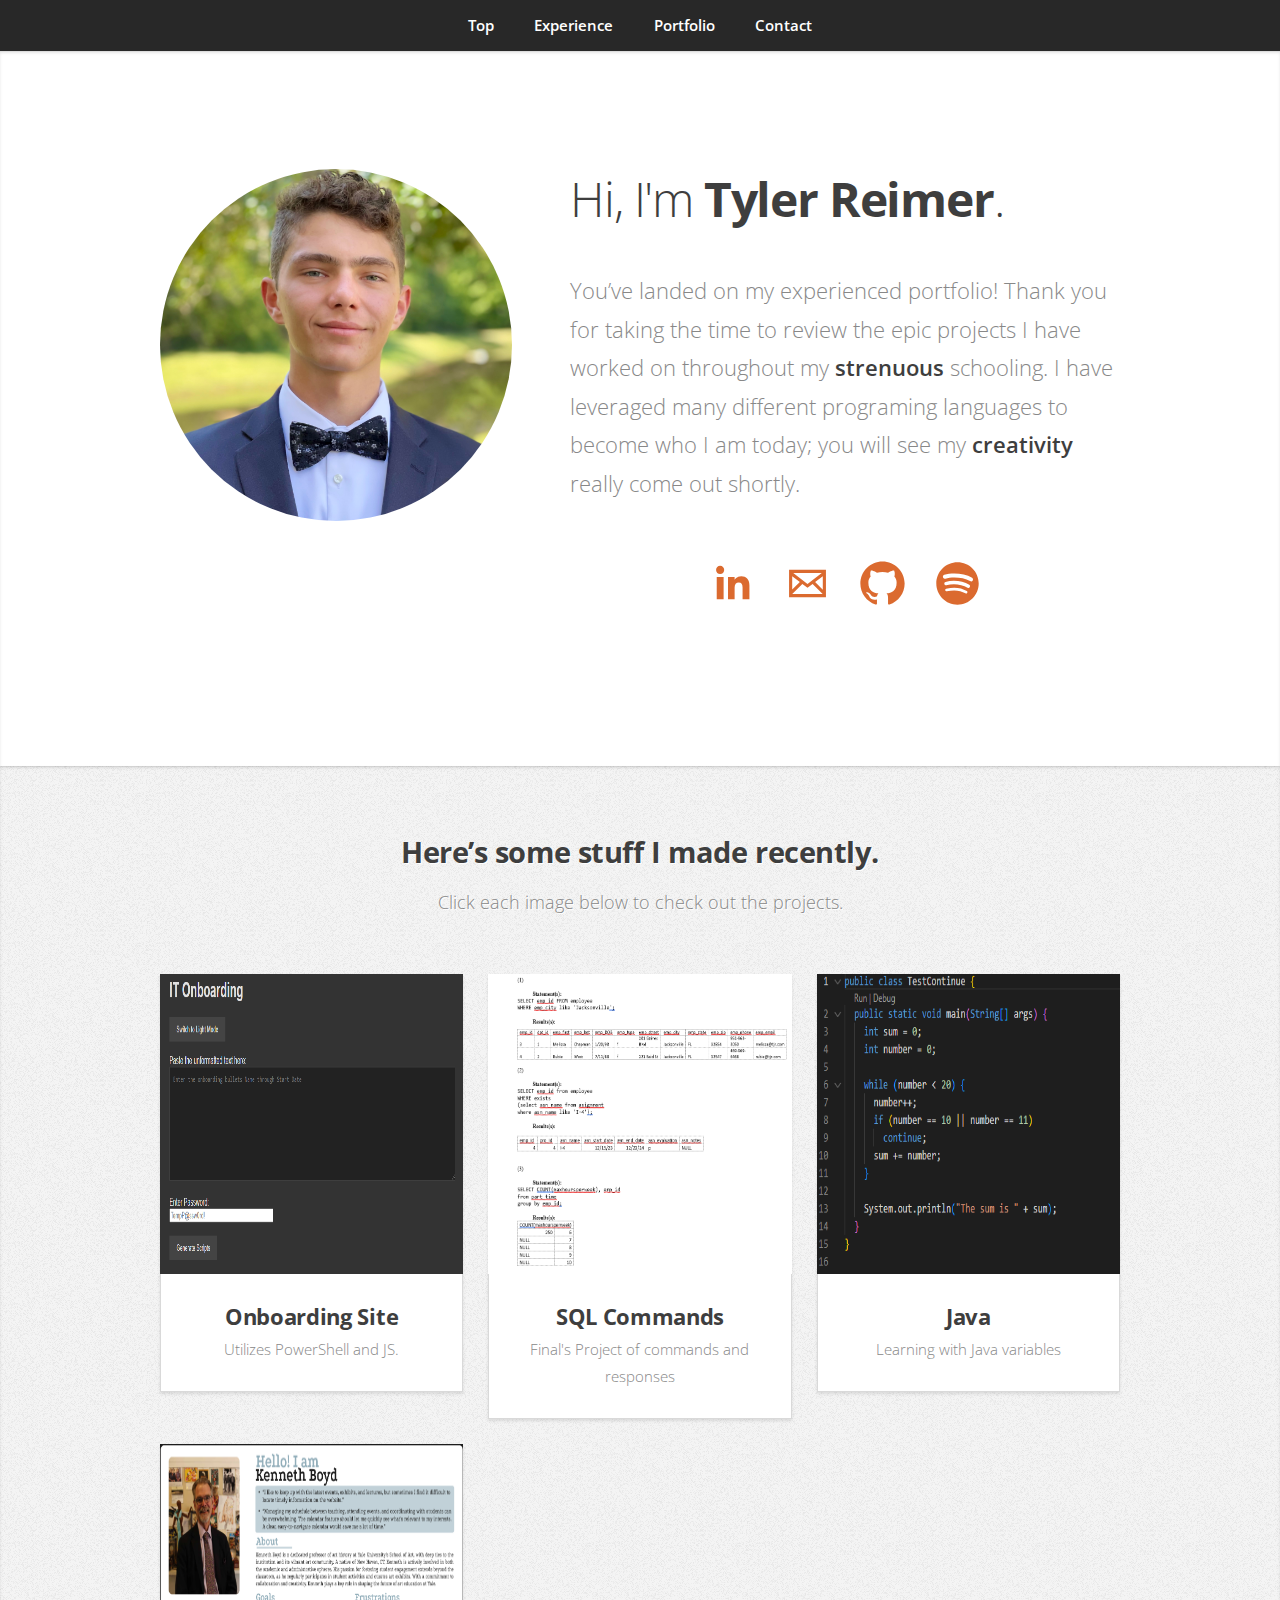
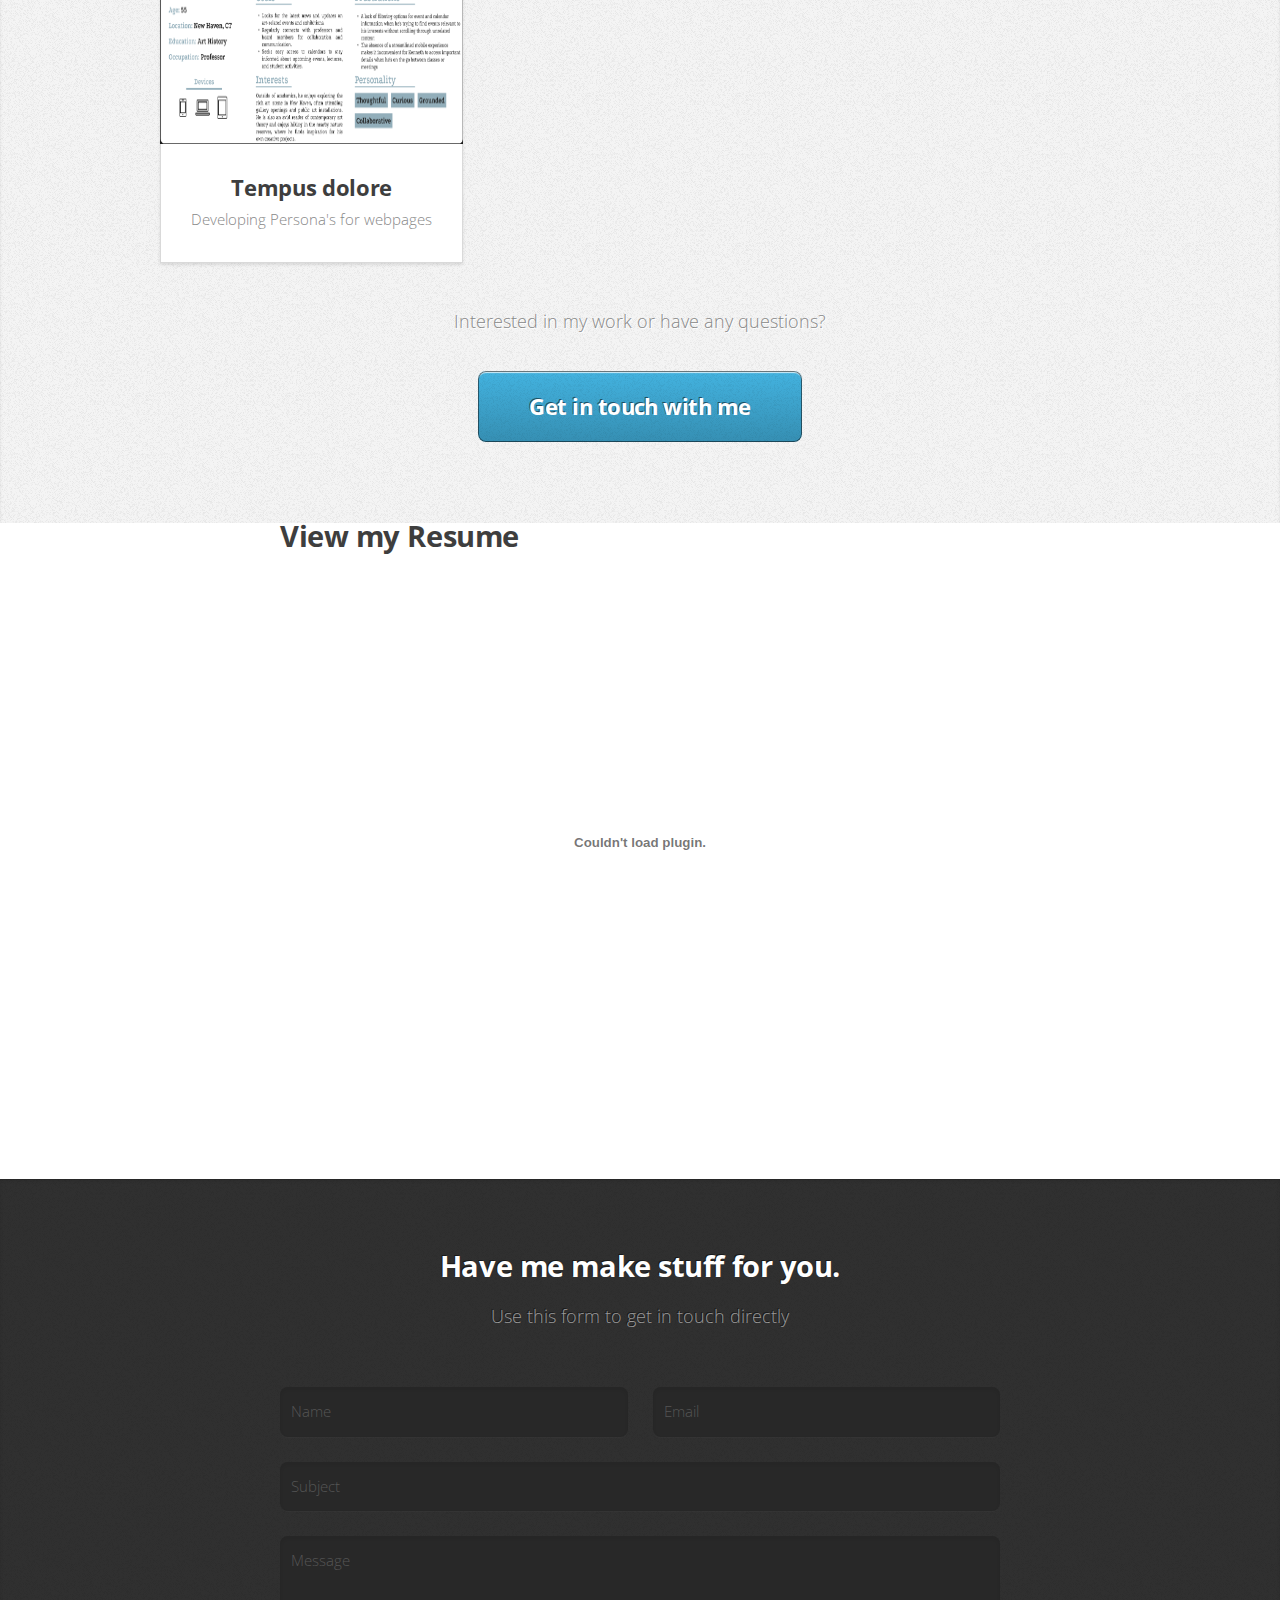
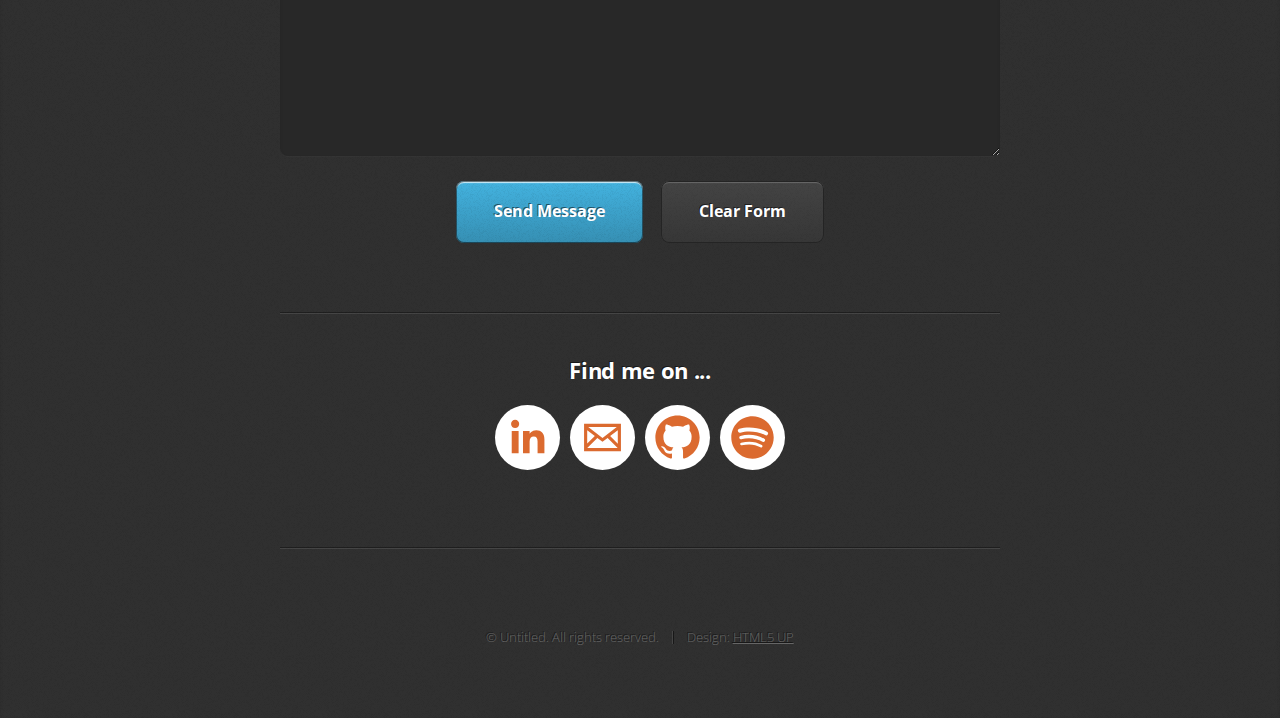
==== commit f6103591: "Update index.html" ====
--- a/index.html
+++ b/index.html
@@ -108,28 +108,28 @@
 					<div class="row">
 						<div class="col-4 col-6-medium col-12-small">
 							<article class="box style2">
-								<a href="portfolio.html#obsite" class="image featured"><img src="images/obsite_ss.png" alt="" /></a>
+								<a href="portfolio.html#obsite" class="image featured"><img src="images/obsite_ss.png" alt="" height="300px" /></a>
 								<h3><a href="portfolio.html#obsite">Onboarding Site</a></h3>
 								<p>Utilizes PowerShell and JS.</p>
 							</article>
 						</div>
 						<div class="col-4 col-6-medium col-12-small">
 							<article class="box style2">
-								<a href="portfolio.html#sql" class="image featured"><img src="images/sql.png" alt="" /></a>
+								<a href="portfolio.html#sql" class="image featured"><img src="images/sql.png" alt="" height="300px"/></a>
 								<h3><a href="portfolio.html#sql">SQL Commands</a></h3>
 								<p>Final's Project of commands and responses</p>
 							</article>
 						</div>
 						<div class="col-4 col-6-medium col-12-small">
 							<article class="box style2">
-								<a href="portfolio.html#java" class="image featured"><img src="images/java.png" alt="" /></a>
+								<a href="portfolio.html#java" class="image featured"><img src="images/java.png" alt="" height="300px" /></a>
 								<h3><a href="portfolio.html#java">Java</a></h3>
 								<p>Learning with Java variables</p>
 							</article>
 						</div>
 						<div class="col-4 col-6-medium col-12-small">
 							<article class="box style2">
-								<a href="portfolio.html#ia" class="image featured"><img src="images/ia.png" alt="" /></a>
+								<a href="portfolio.html#ia" class="image featured"><img src="images/ia.png" alt="" height="300px"/></a>
 								<h3><a href="portfolio.html#ia">Tempus dolore</a></h3>
 								<p>Developing Persona's for webpages</p>
 							</article>
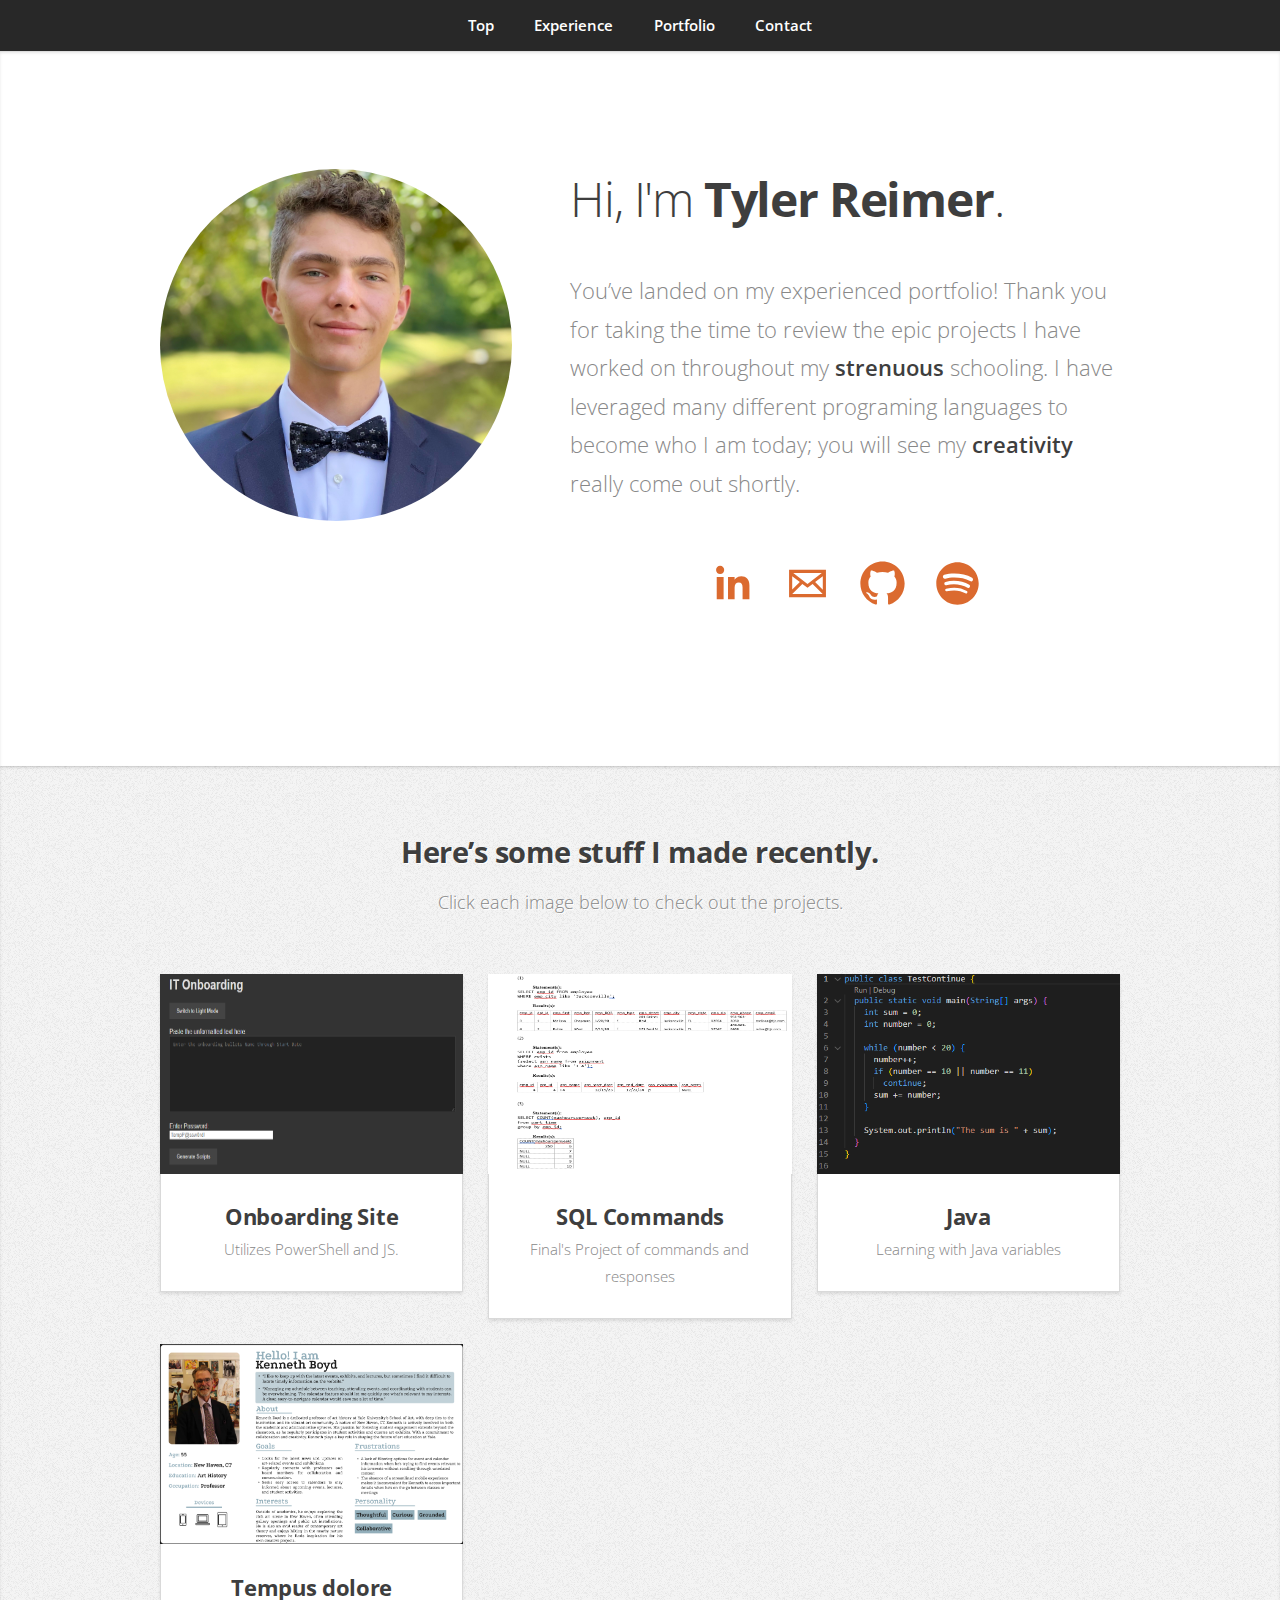
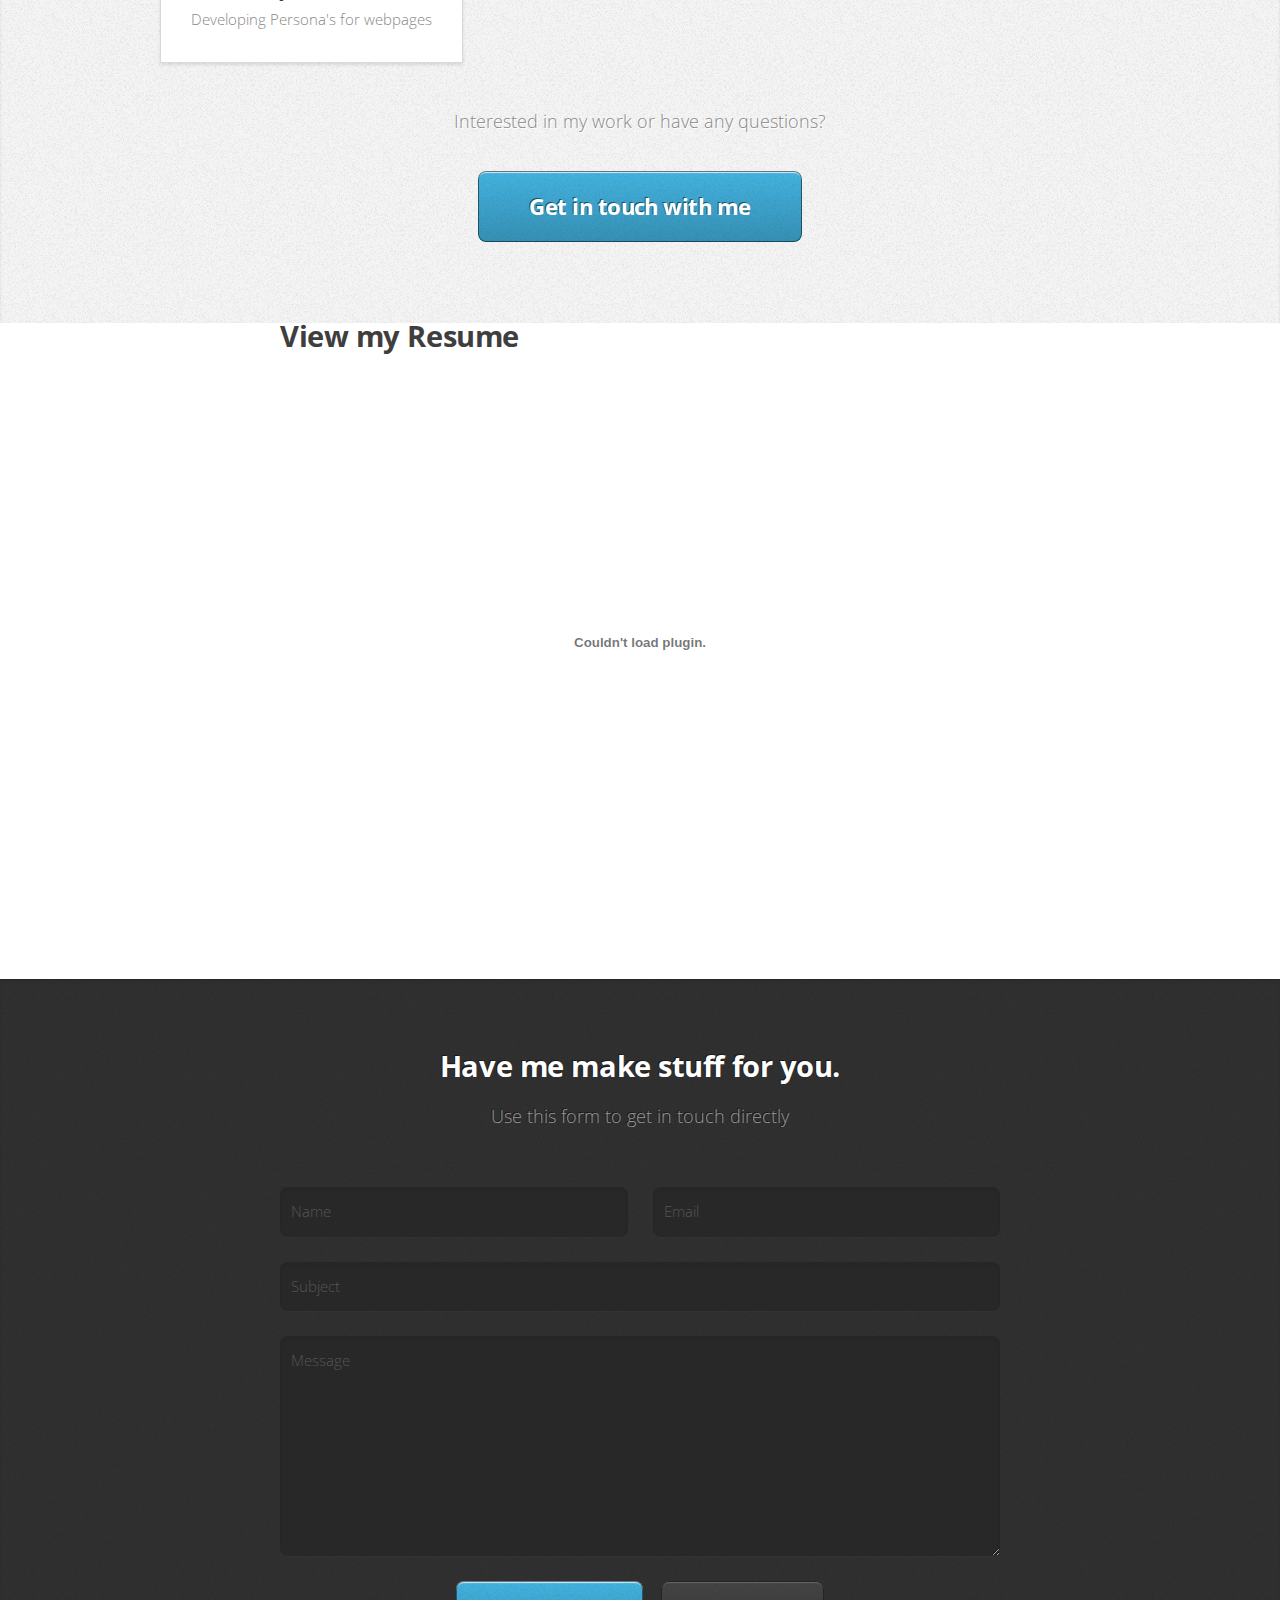
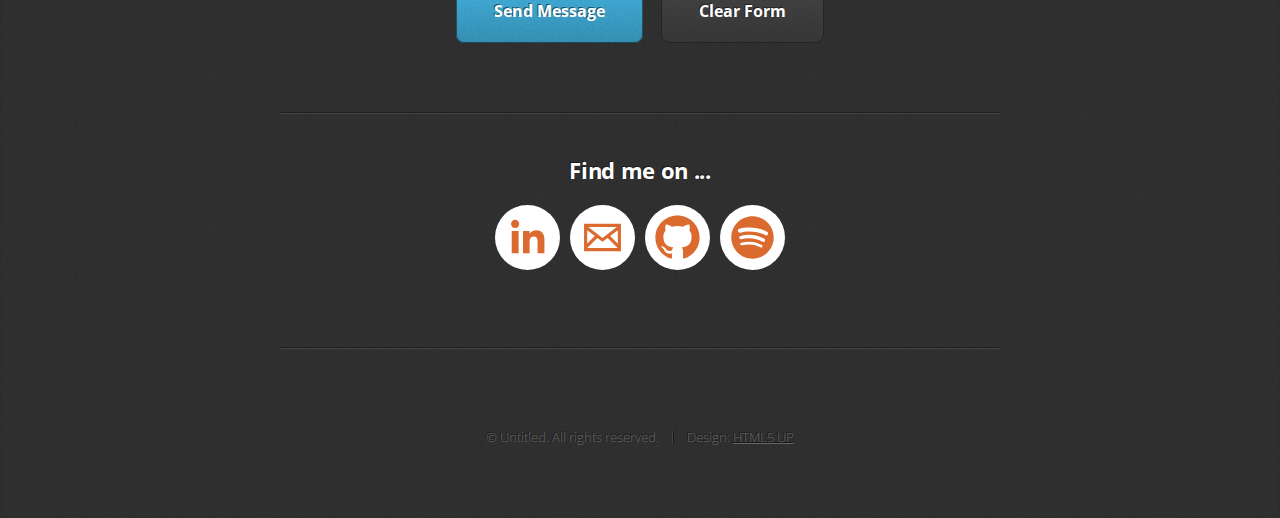
==== commit b86452e5: "Update index.html" ====
--- a/index.html
+++ b/index.html
@@ -108,28 +108,28 @@
 					<div class="row">
 						<div class="col-4 col-6-medium col-12-small">
 							<article class="box style2">
-								<a href="portfolio.html#obsite" class="image featured"><img src="images/obsite_ss.png" alt="" height="300px" /></a>
+								<a href="portfolio.html#obsite" class="image featured"><img src="images/obsite_ss.png" alt="" height="200px" /></a>
 								<h3><a href="portfolio.html#obsite">Onboarding Site</a></h3>
 								<p>Utilizes PowerShell and JS.</p>
 							</article>
 						</div>
 						<div class="col-4 col-6-medium col-12-small">
 							<article class="box style2">
-								<a href="portfolio.html#sql" class="image featured"><img src="images/sql.png" alt="" height="300px"/></a>
+								<a href="portfolio.html#sql" class="image featured"><img src="images/sql.png" alt="" height="200px"/></a>
 								<h3><a href="portfolio.html#sql">SQL Commands</a></h3>
 								<p>Final's Project of commands and responses</p>
 							</article>
 						</div>
 						<div class="col-4 col-6-medium col-12-small">
 							<article class="box style2">
-								<a href="portfolio.html#java" class="image featured"><img src="images/java.png" alt="" height="300px" /></a>
+								<a href="portfolio.html#java" class="image featured"><img src="images/java.png" alt="" height="200px" /></a>
 								<h3><a href="portfolio.html#java">Java</a></h3>
 								<p>Learning with Java variables</p>
 							</article>
 						</div>
 						<div class="col-4 col-6-medium col-12-small">
 							<article class="box style2">
-								<a href="portfolio.html#ia" class="image featured"><img src="images/ia.png" alt="" height="300px"/></a>
+								<a href="portfolio.html#ia" class="image featured"><img src="images/ia.png" alt="" height="200px"/></a>
 								<h3><a href="portfolio.html#ia">Tempus dolore</a></h3>
 								<p>Developing Persona's for webpages</p>
 							</article>
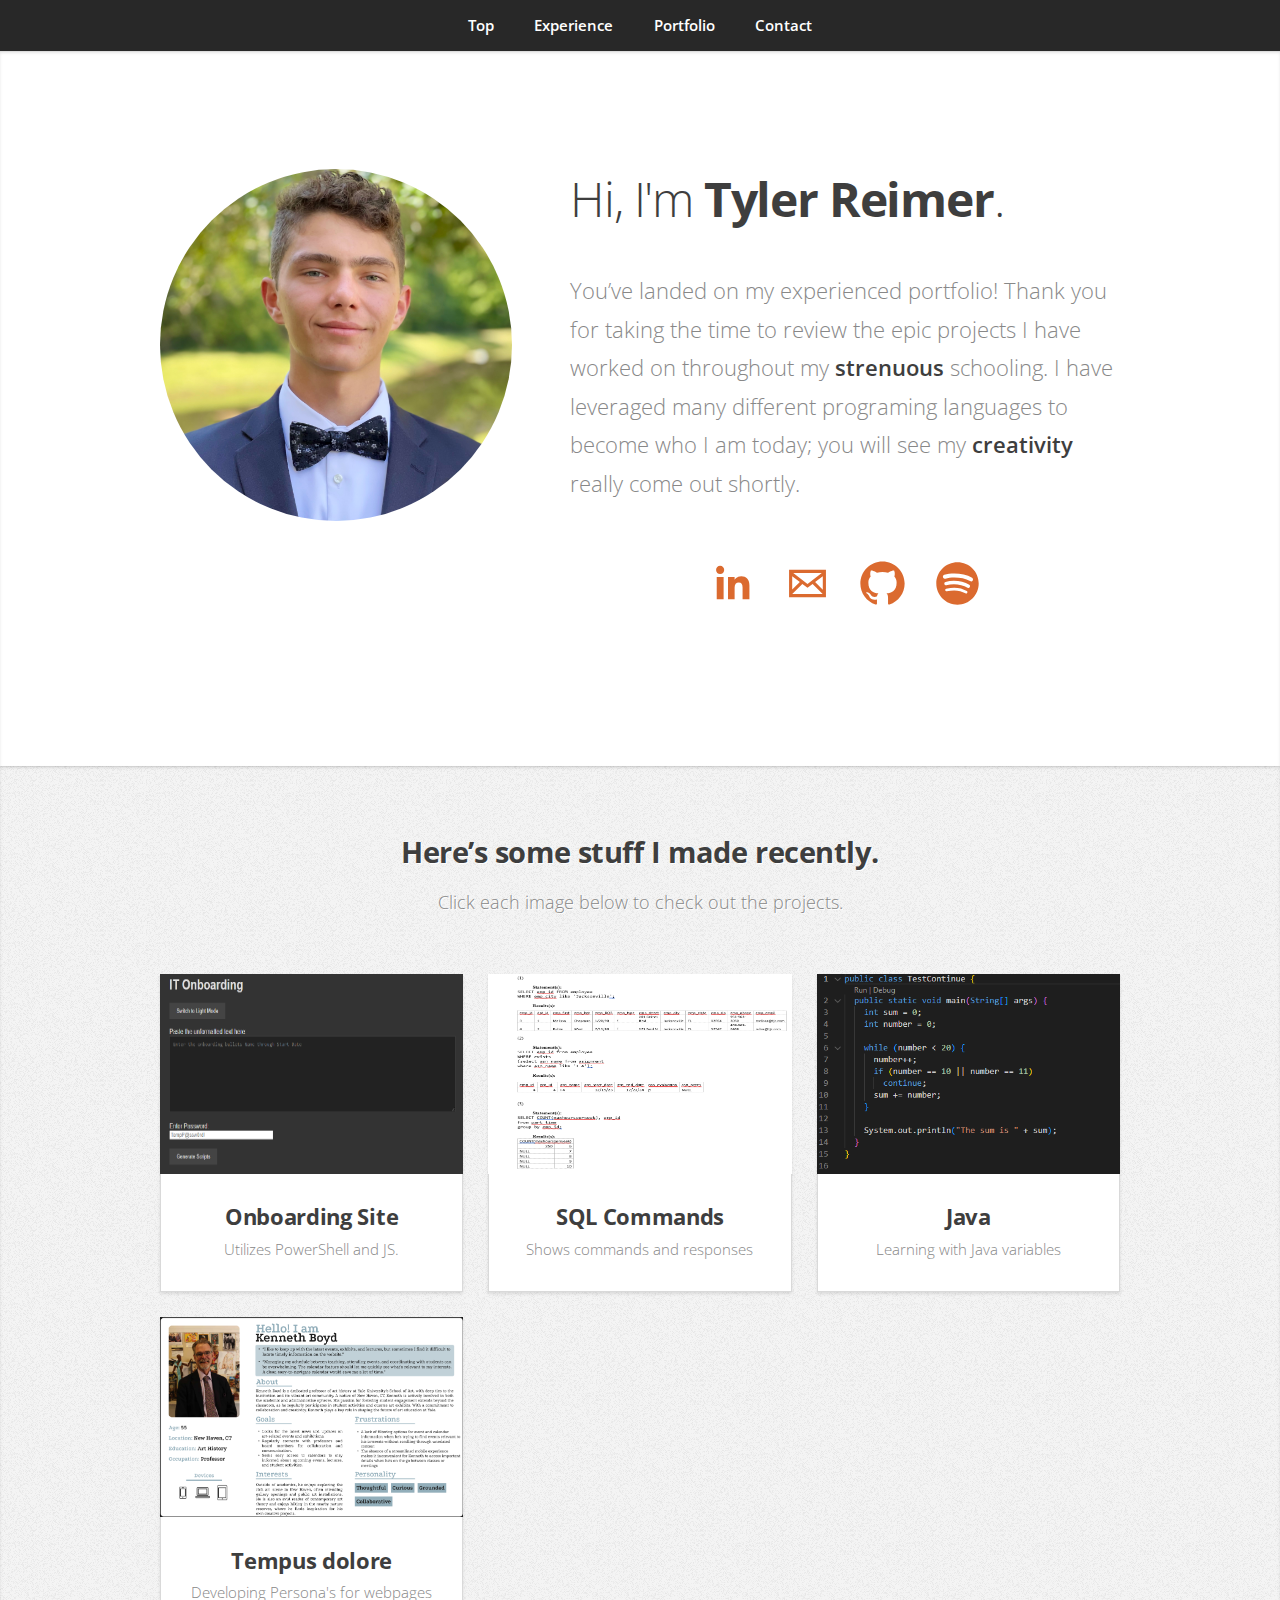
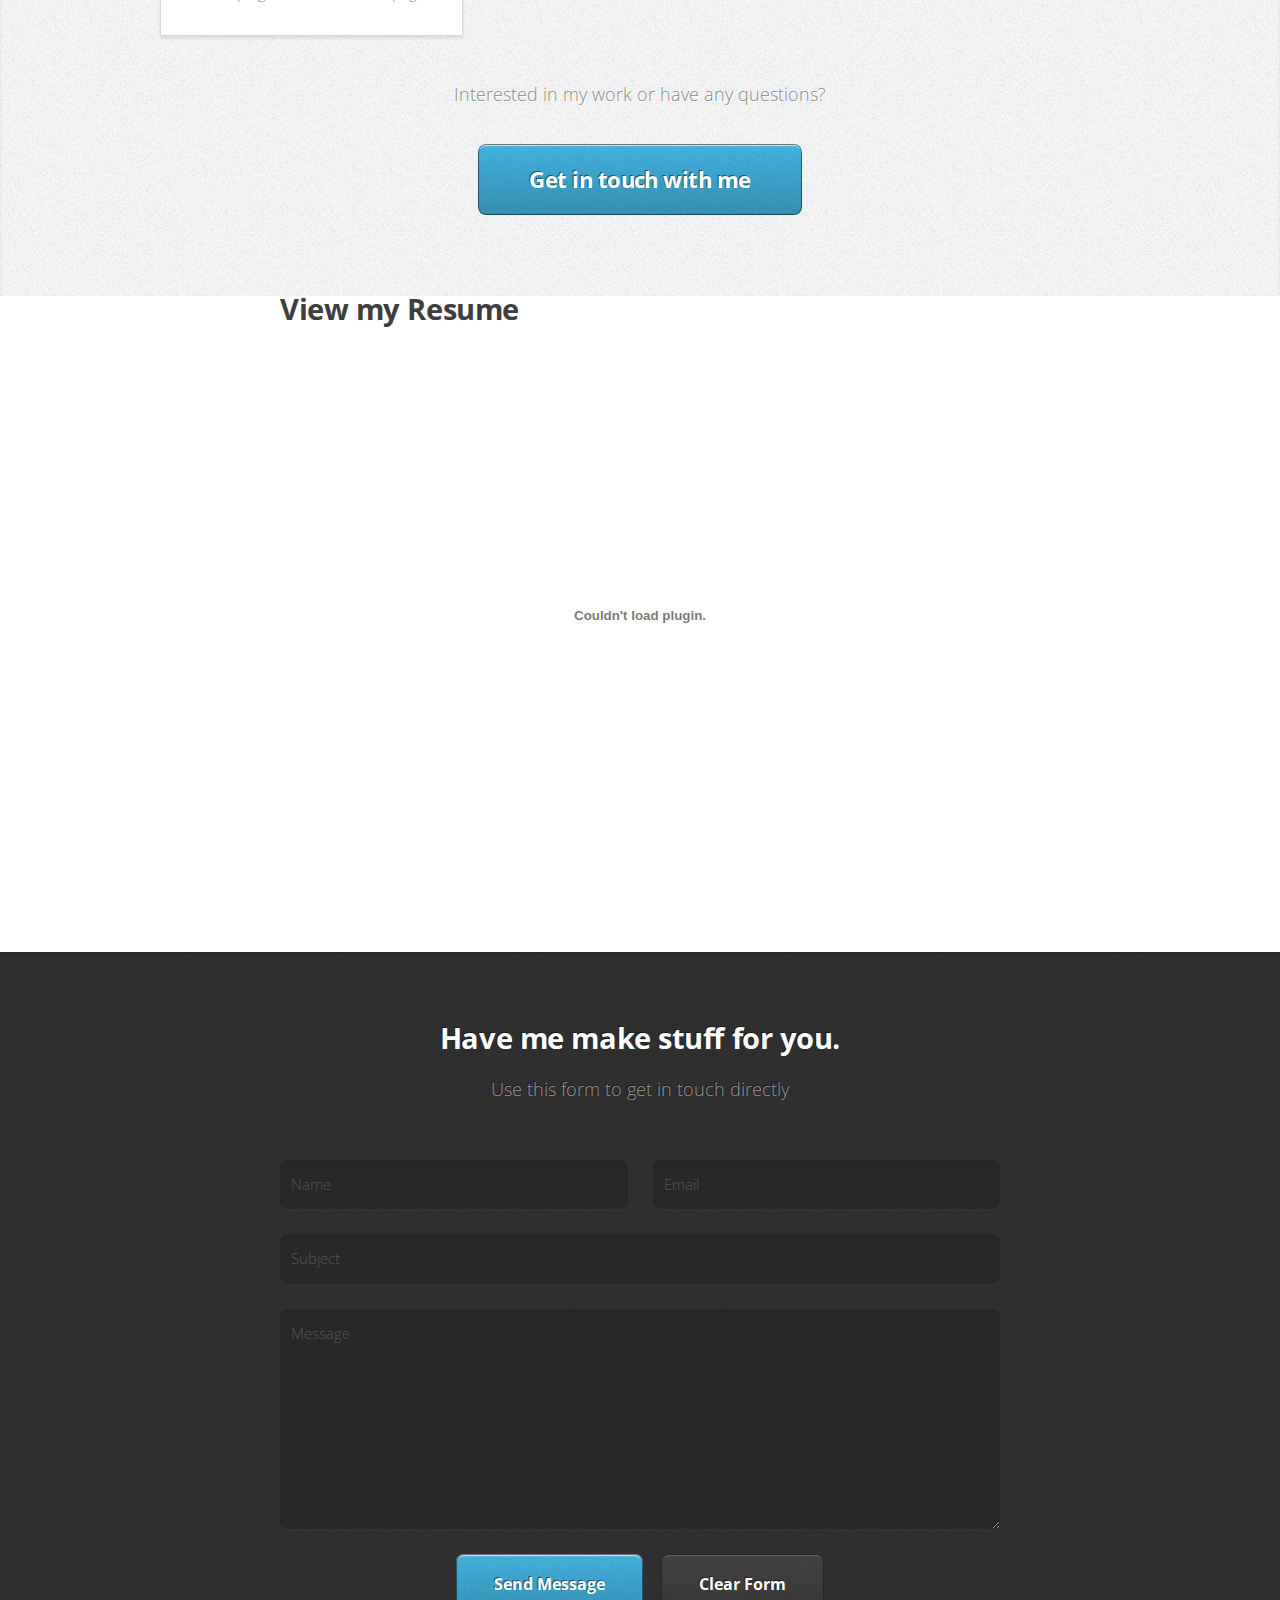
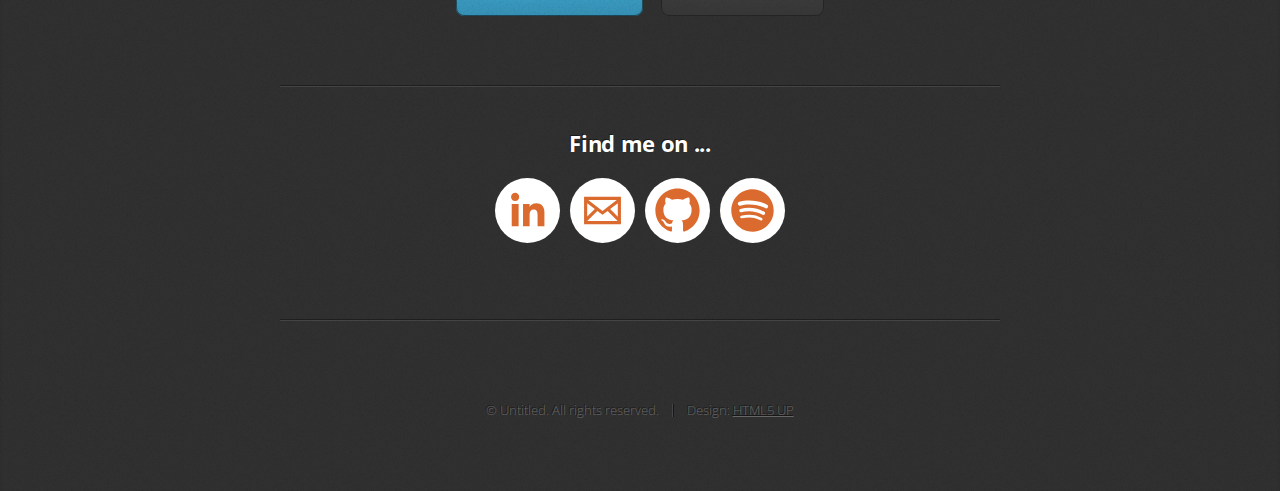
==== commit bbfeef39: "Update index.html" ====
--- a/index.html
+++ b/index.html
@@ -117,7 +117,7 @@
 							<article class="box style2">
 								<a href="portfolio.html#sql" class="image featured"><img src="images/sql.png" alt="" height="200px"/></a>
 								<h3><a href="portfolio.html#sql">SQL Commands</a></h3>
-								<p>Final's Project of commands and responses</p>
+								<p>Shows commands and responses</p>
 							</article>
 						</div>
 						<div class="col-4 col-6-medium col-12-small">
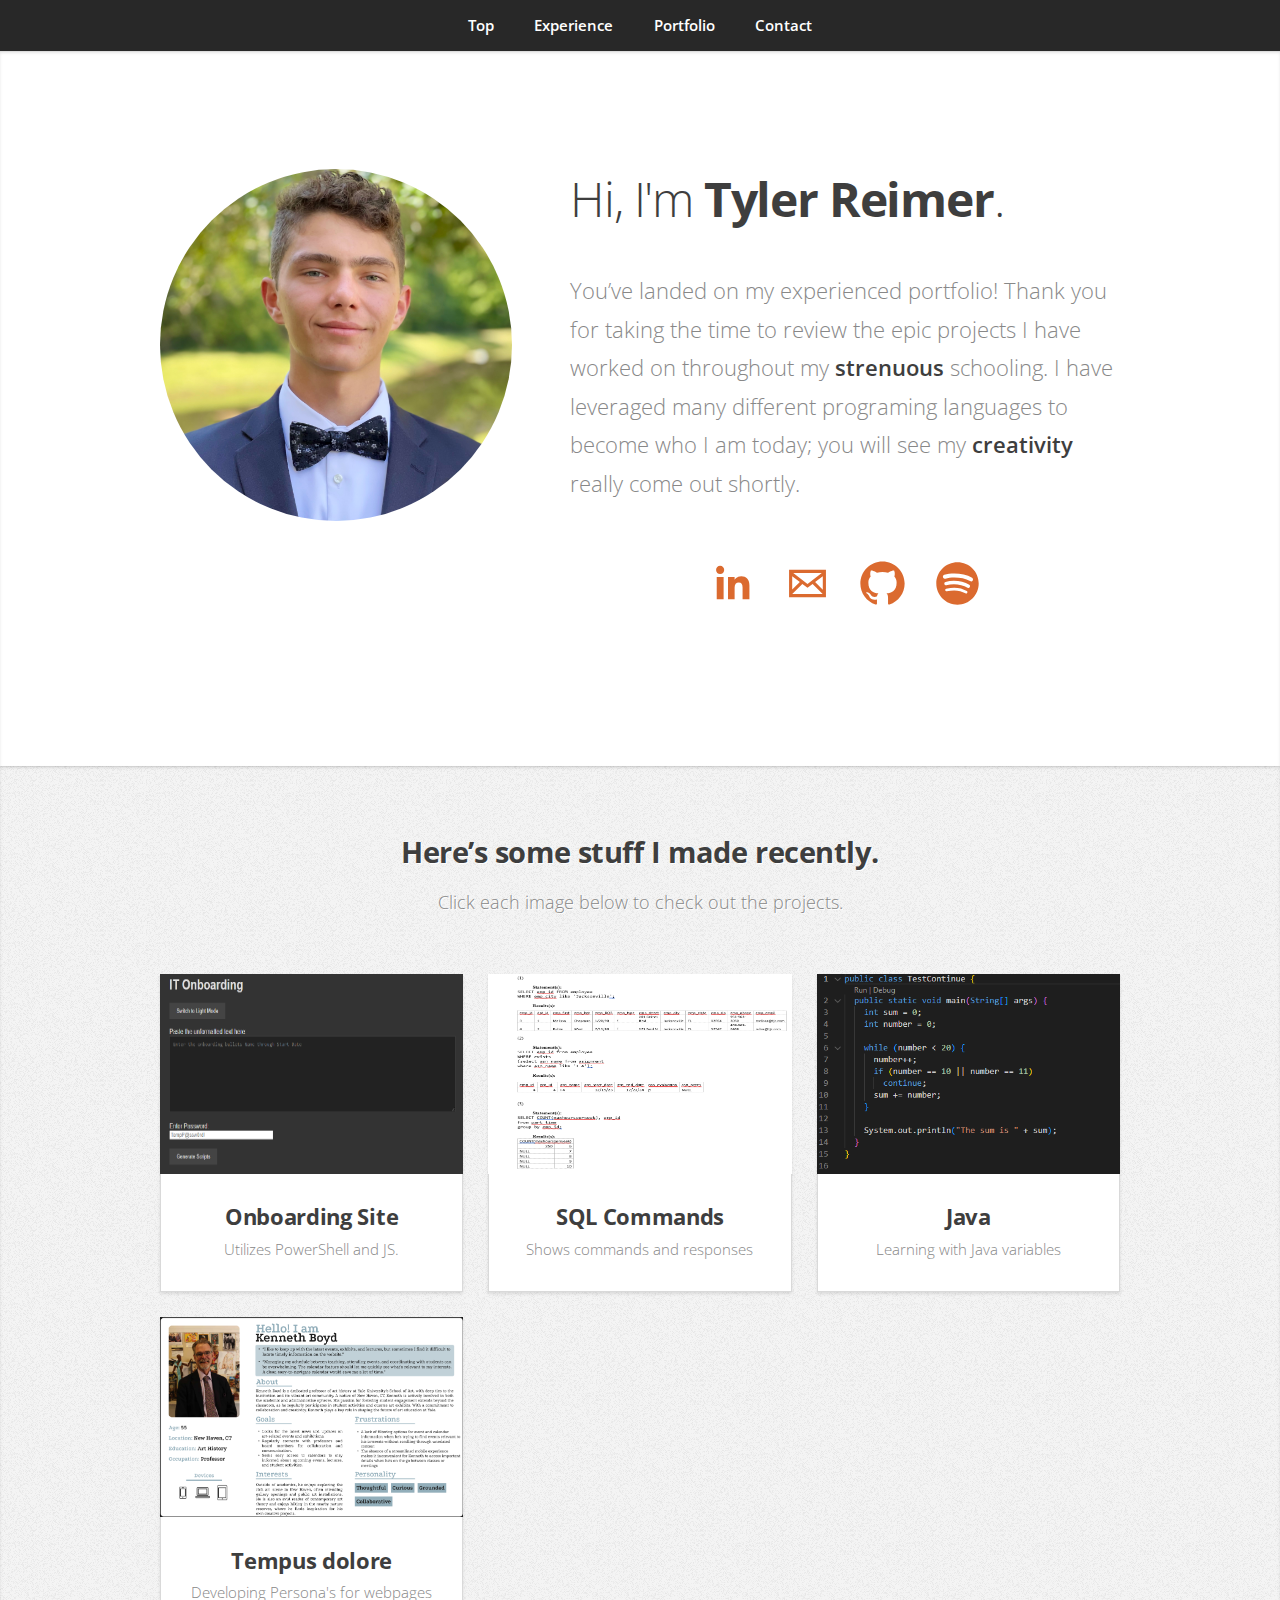
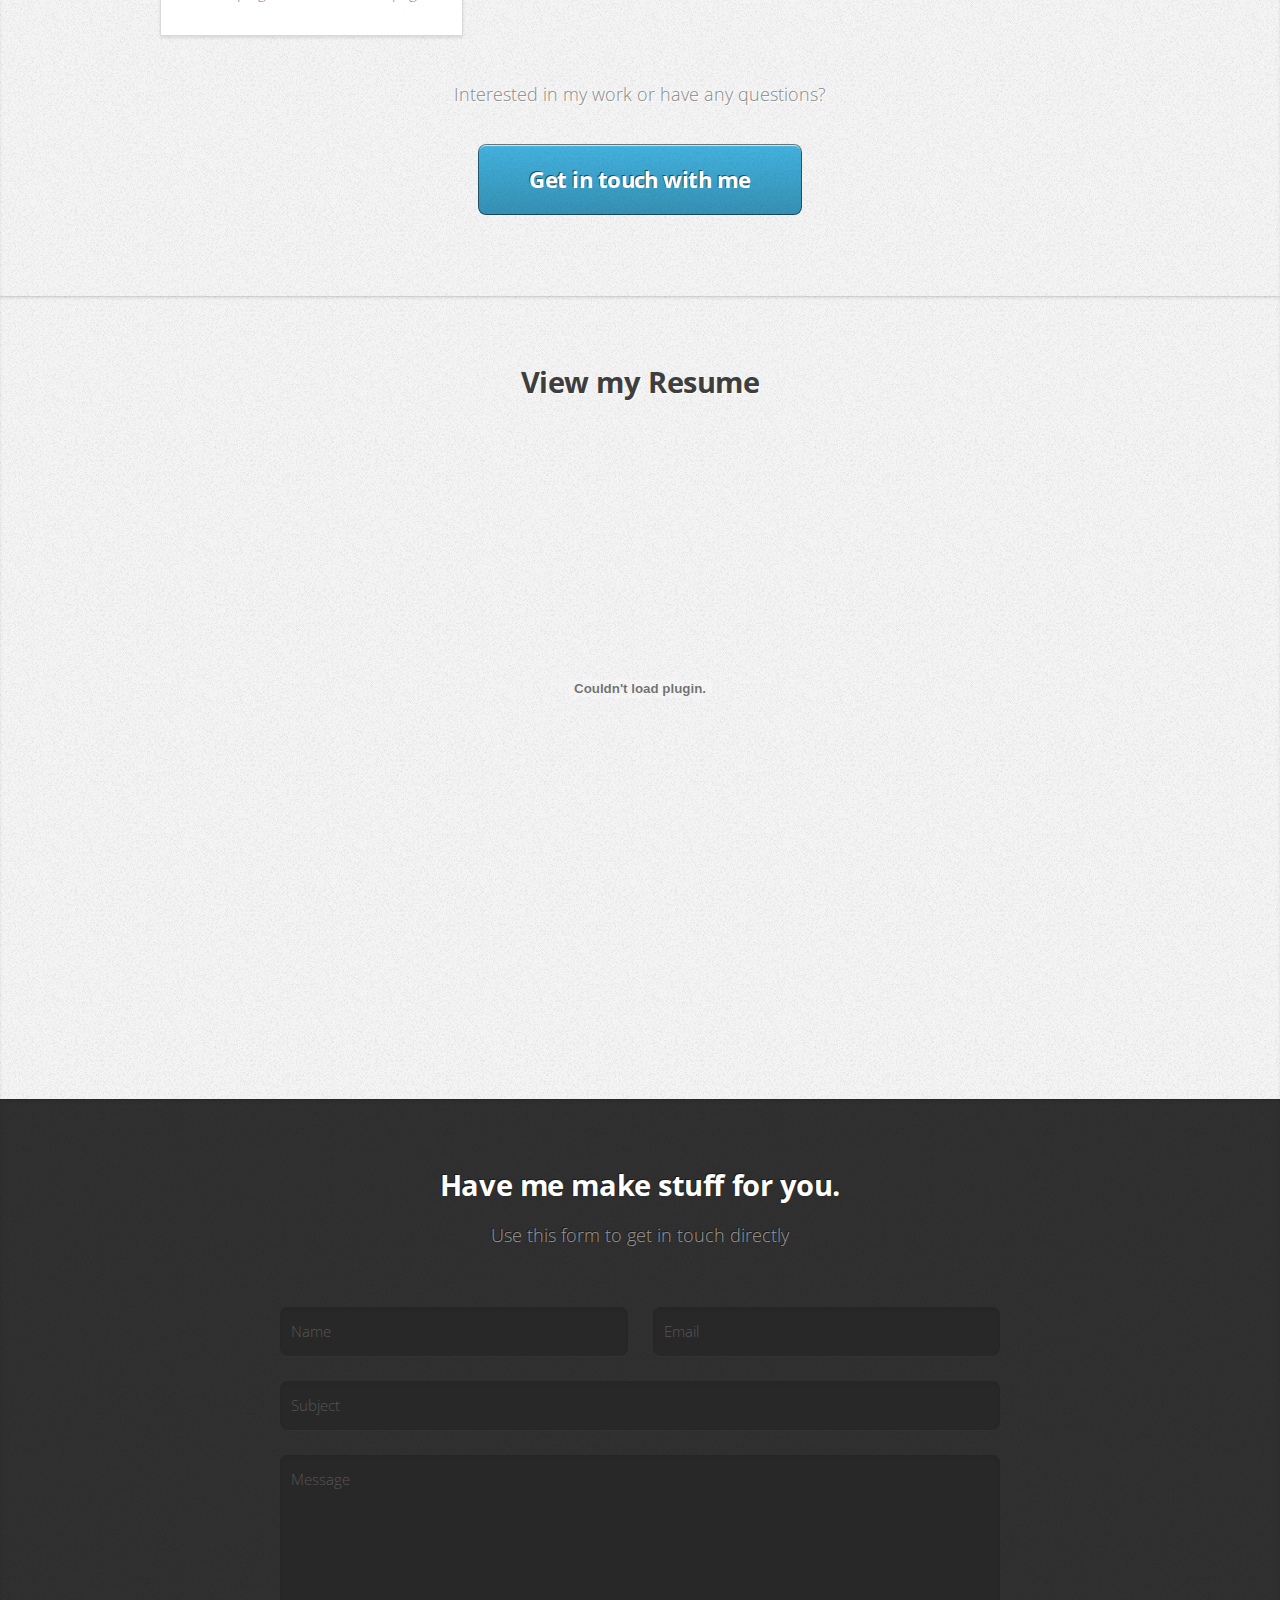
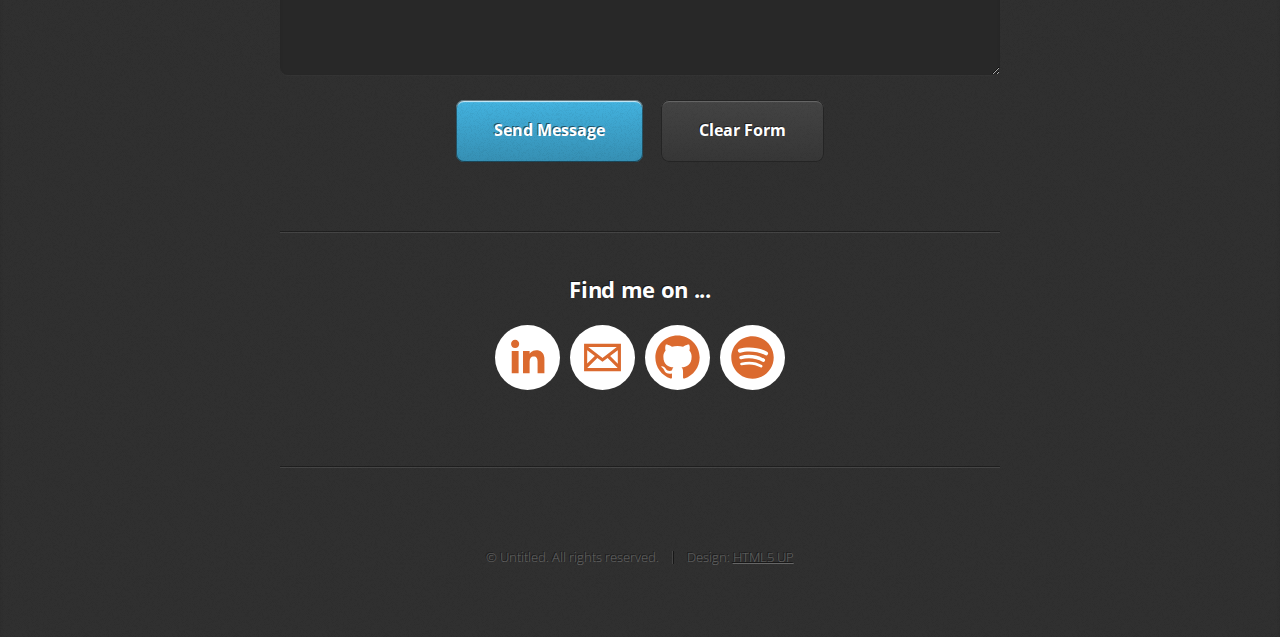
==== commit 06d08122: "Update index.html" ====
--- a/index.html
+++ b/index.html
@@ -141,7 +141,7 @@
 					</footer>
 				</div>
 			</article>
-			<article>
+			<article class="wrapper style3">
 				<div class="container medium">
 					<header>
 						<h2>View my Resume</h2>
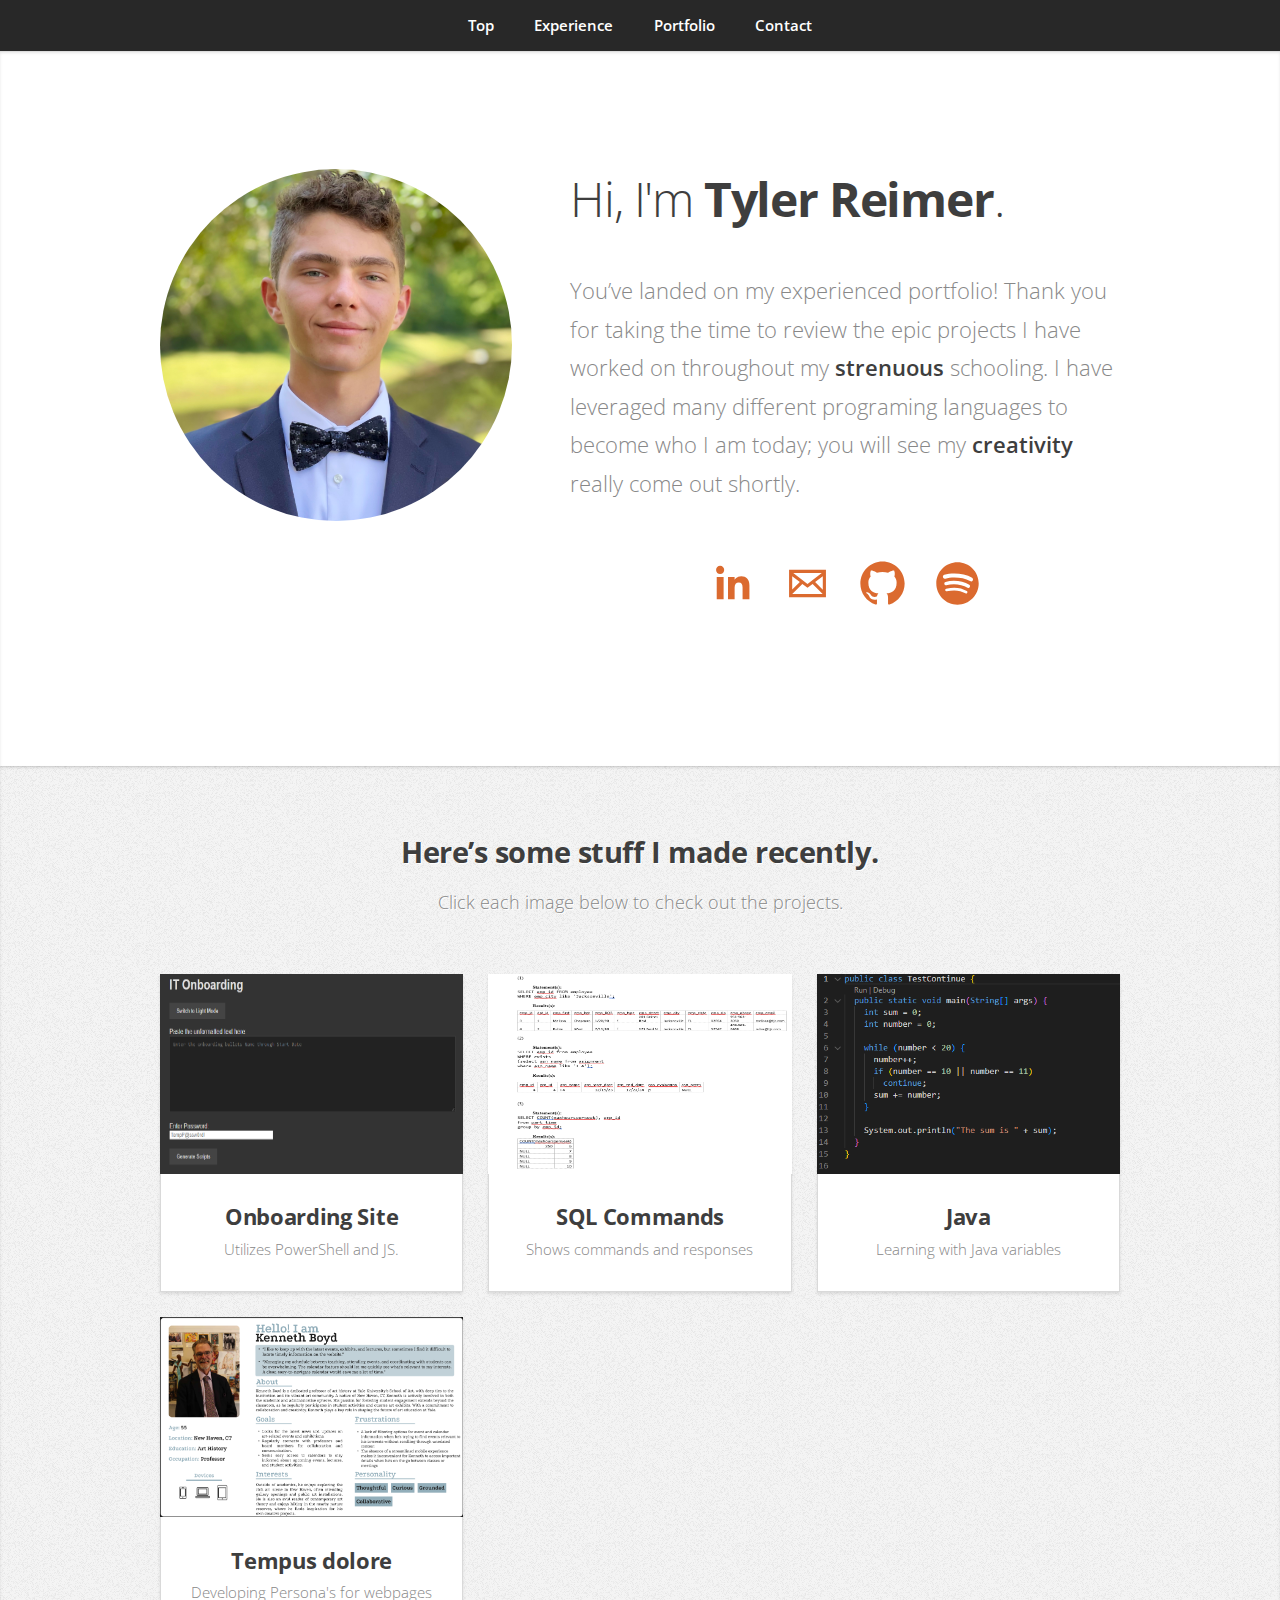
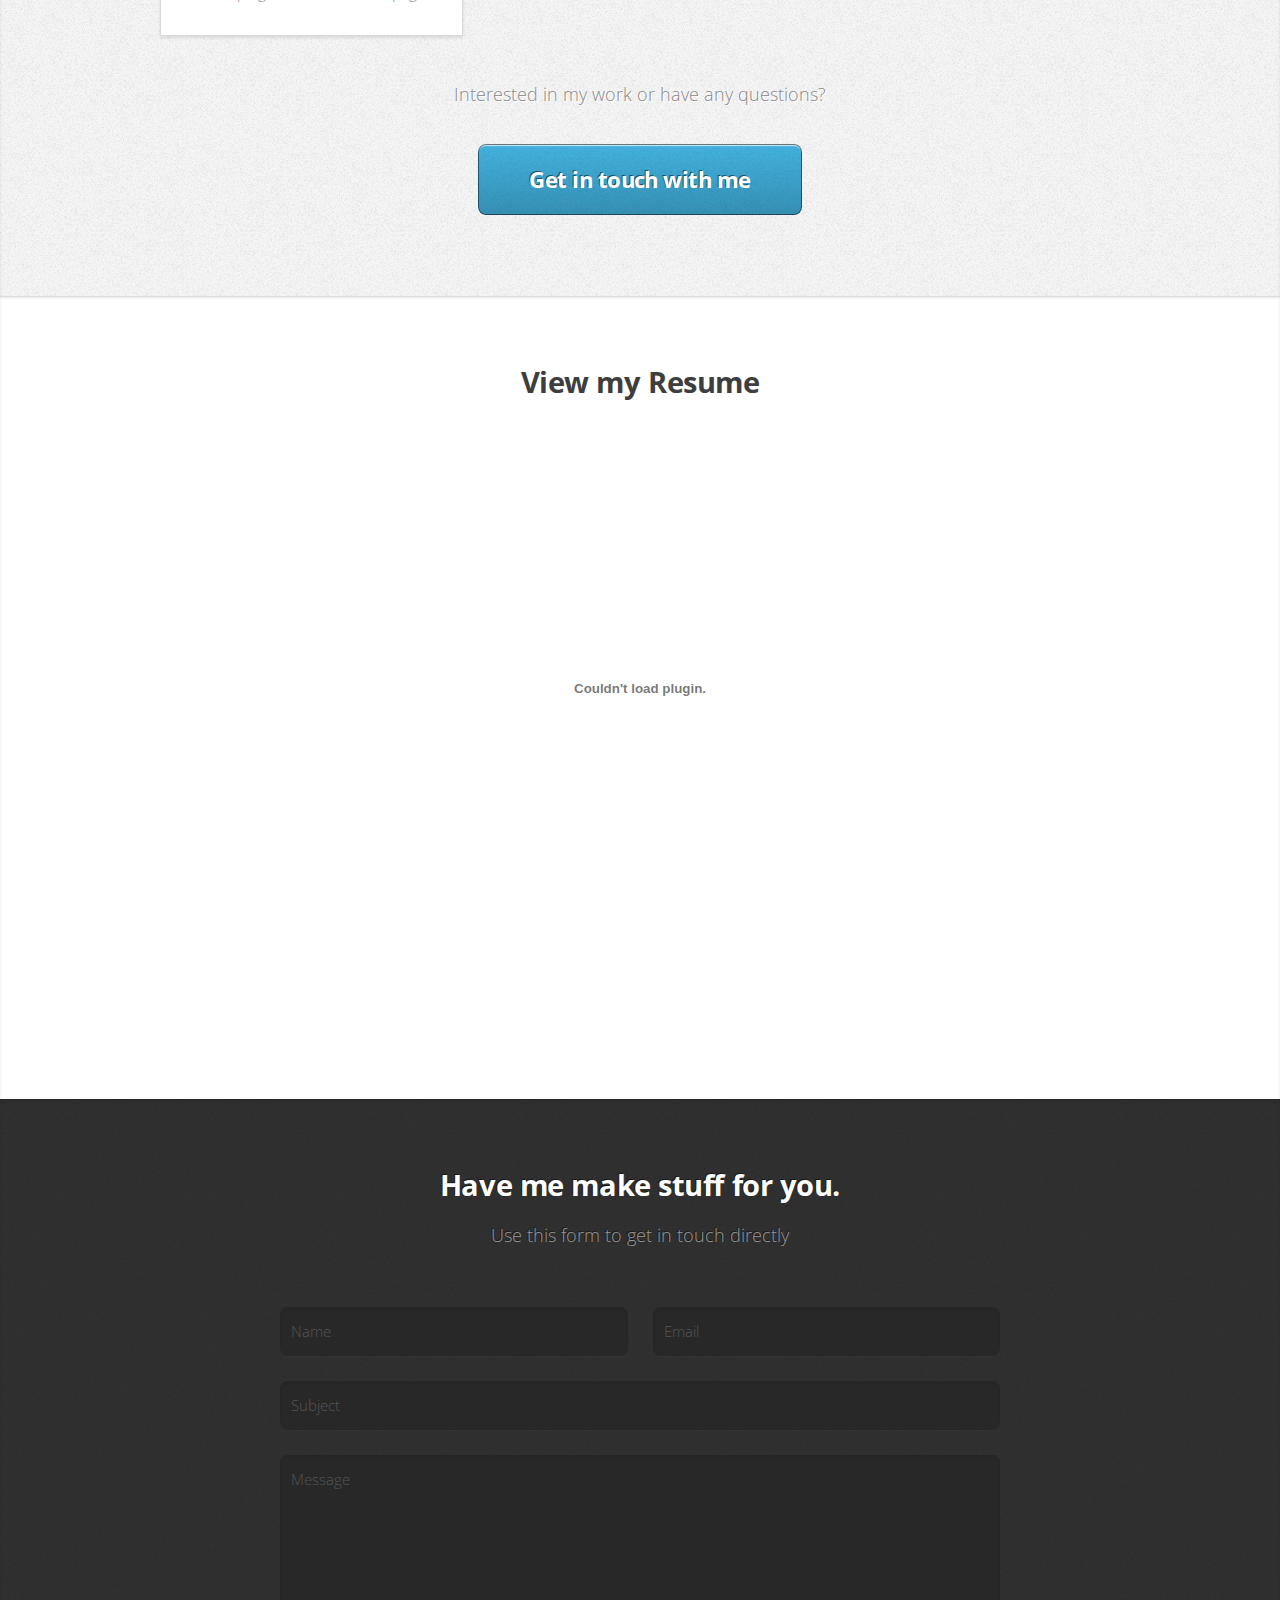
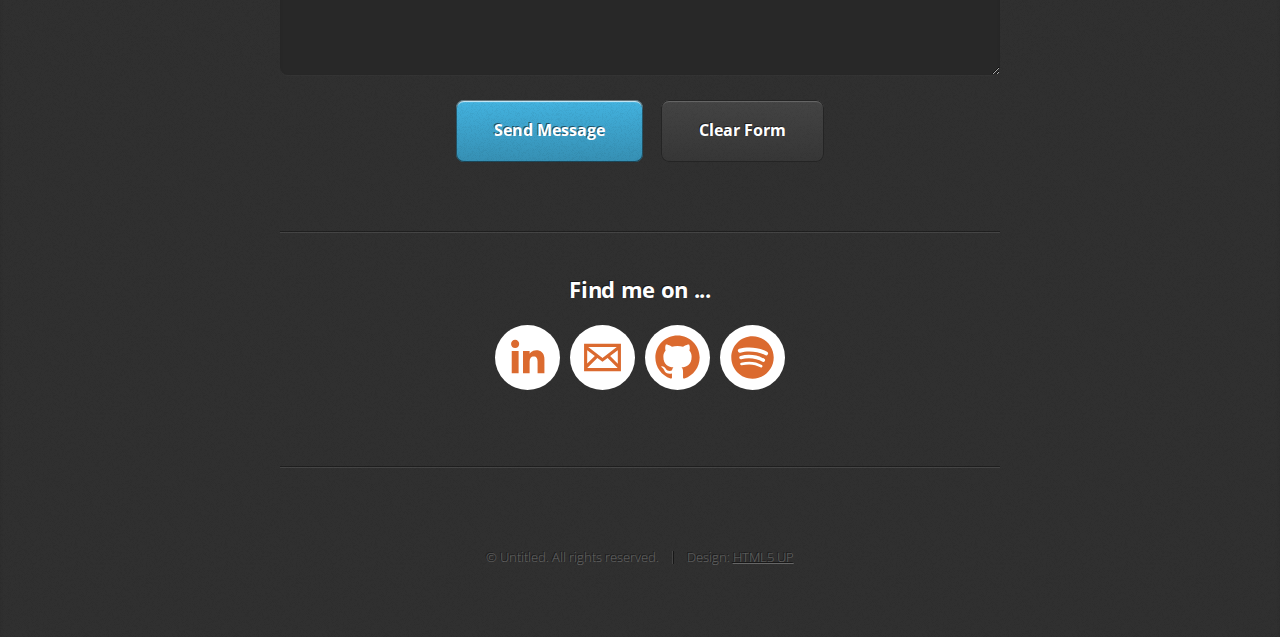
==== commit eb052ef0: "Update index.html" ====
--- a/index.html
+++ b/index.html
@@ -141,7 +141,7 @@
 					</footer>
 				</div>
 			</article>
-			<article class="wrapper style3">
+			<article class="wrapper style1">
 				<div class="container medium">
 					<header>
 						<h2>View my Resume</h2>
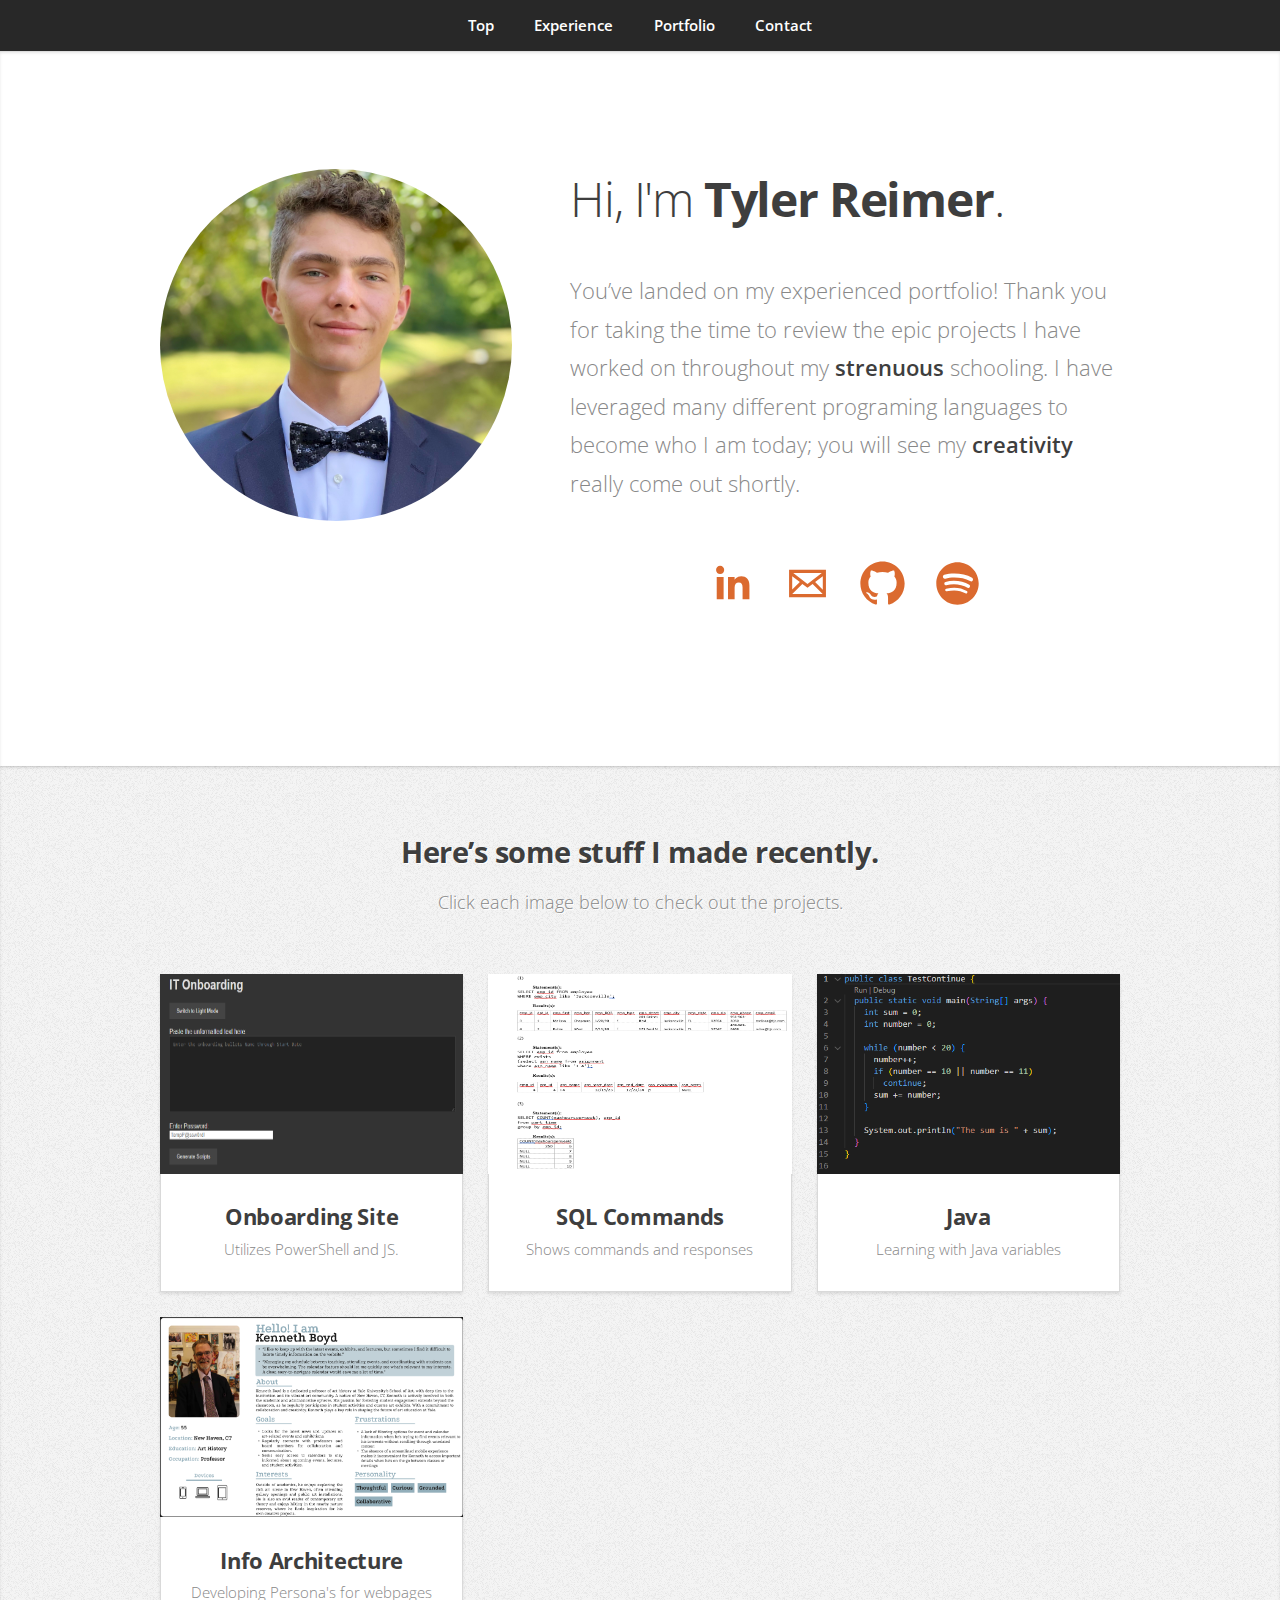
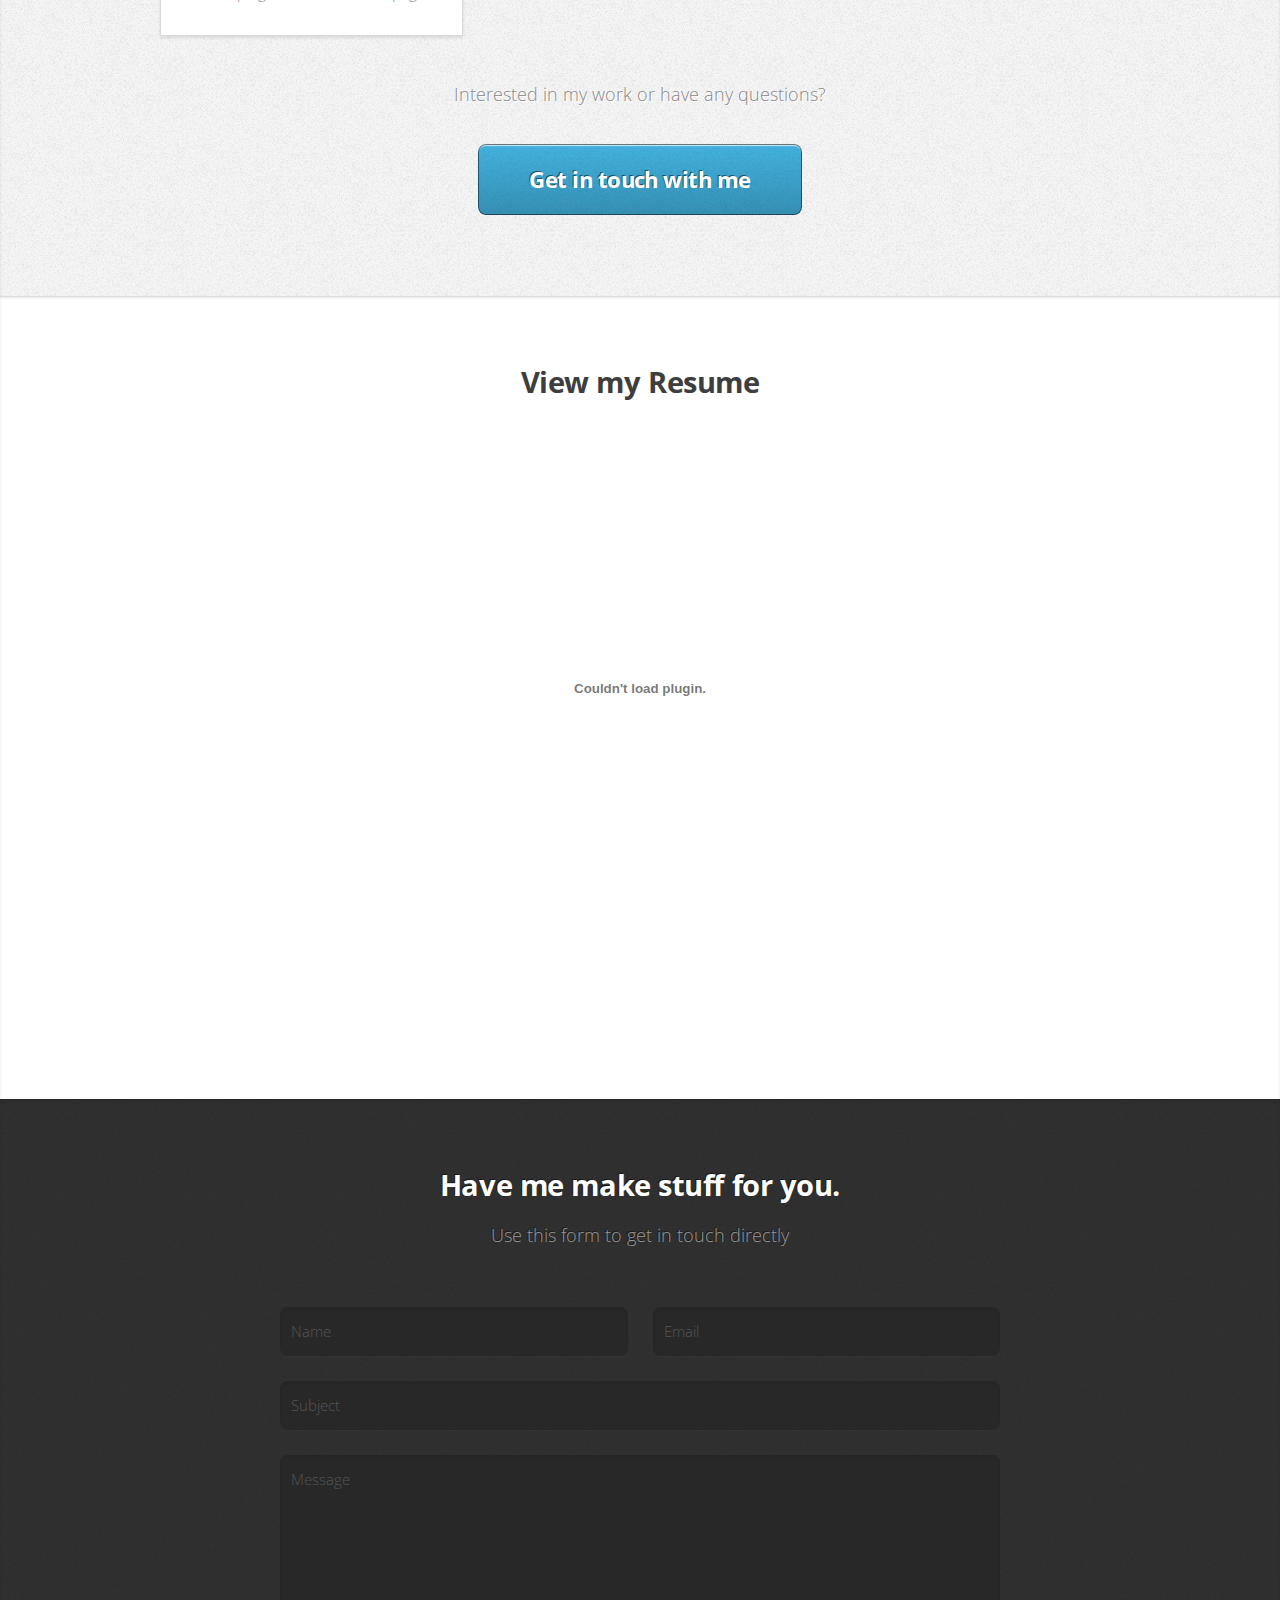
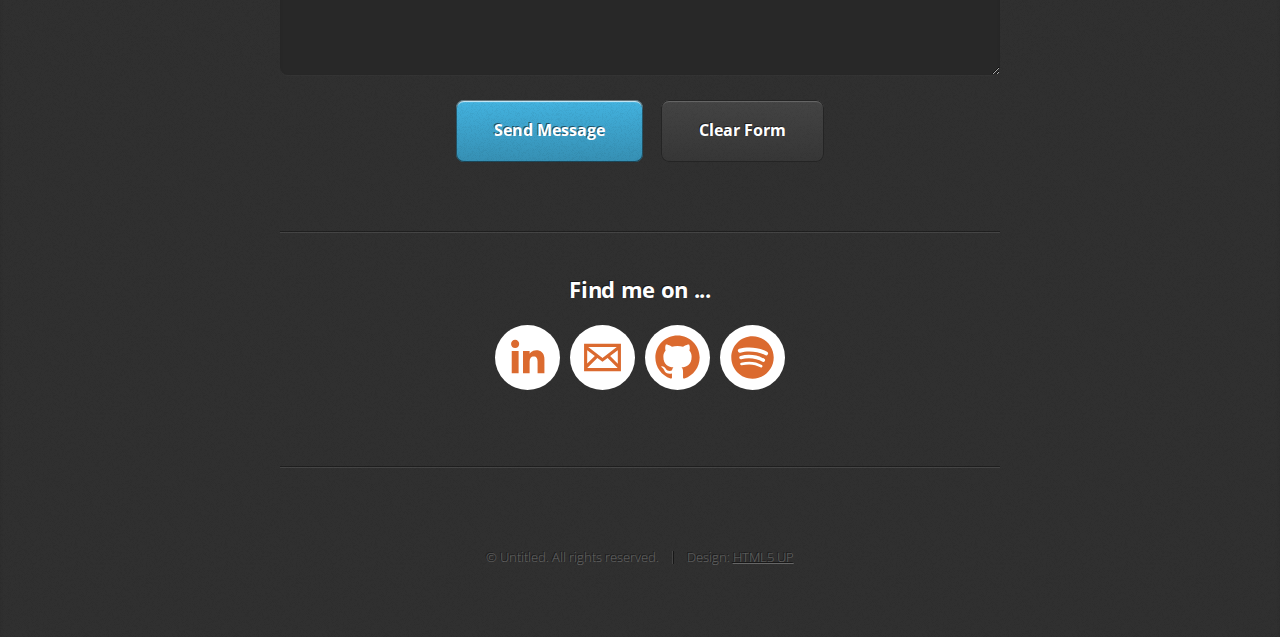
==== commit 8c11a237: "Update index.html" ====
--- a/index.html
+++ b/index.html
@@ -130,7 +130,7 @@
 						<div class="col-4 col-6-medium col-12-small">
 							<article class="box style2">
 								<a href="portfolio.html#ia" class="image featured"><img src="images/ia.png" alt="" height="200px"/></a>
-								<h3><a href="portfolio.html#ia">Tempus dolore</a></h3>
+								<h3><a href="portfolio.html#ia">Info Architecture</a></h3>
 								<p>Developing Persona's for webpages</p>
 							</article>
 						</div>
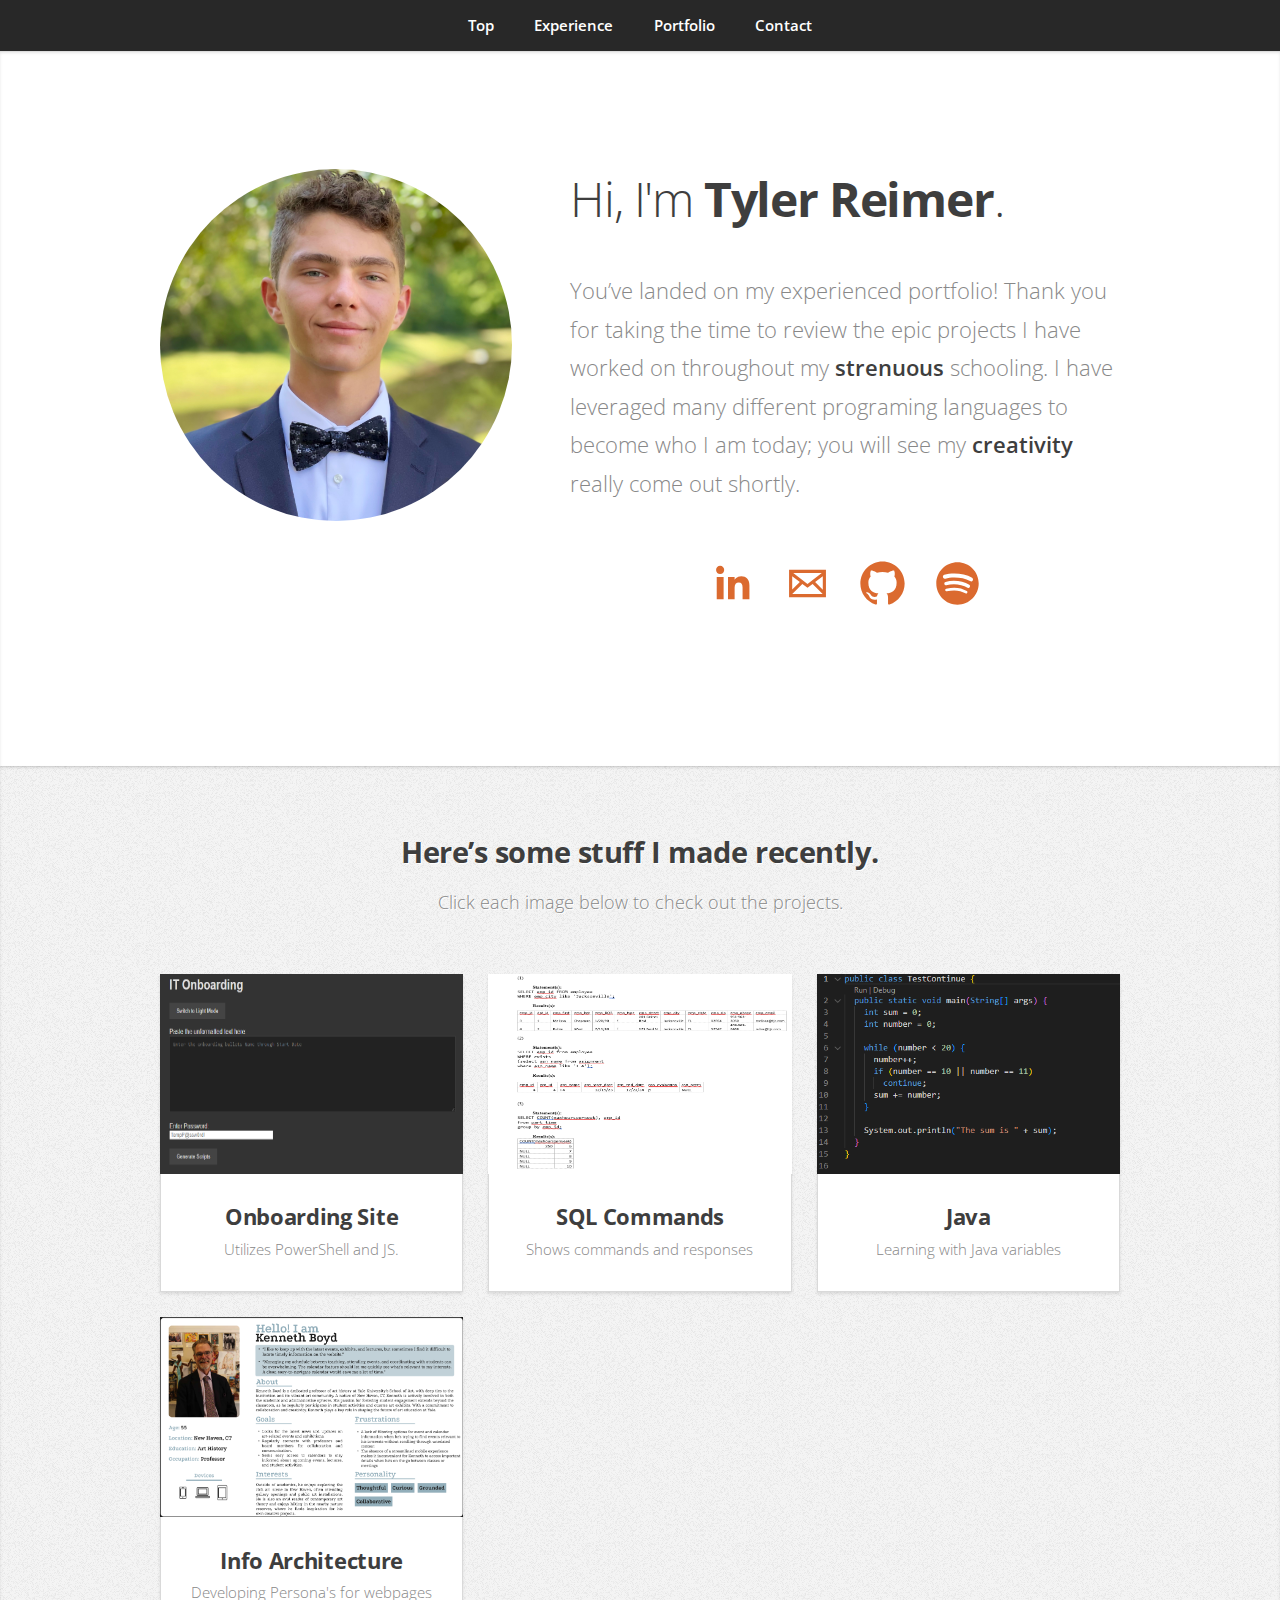
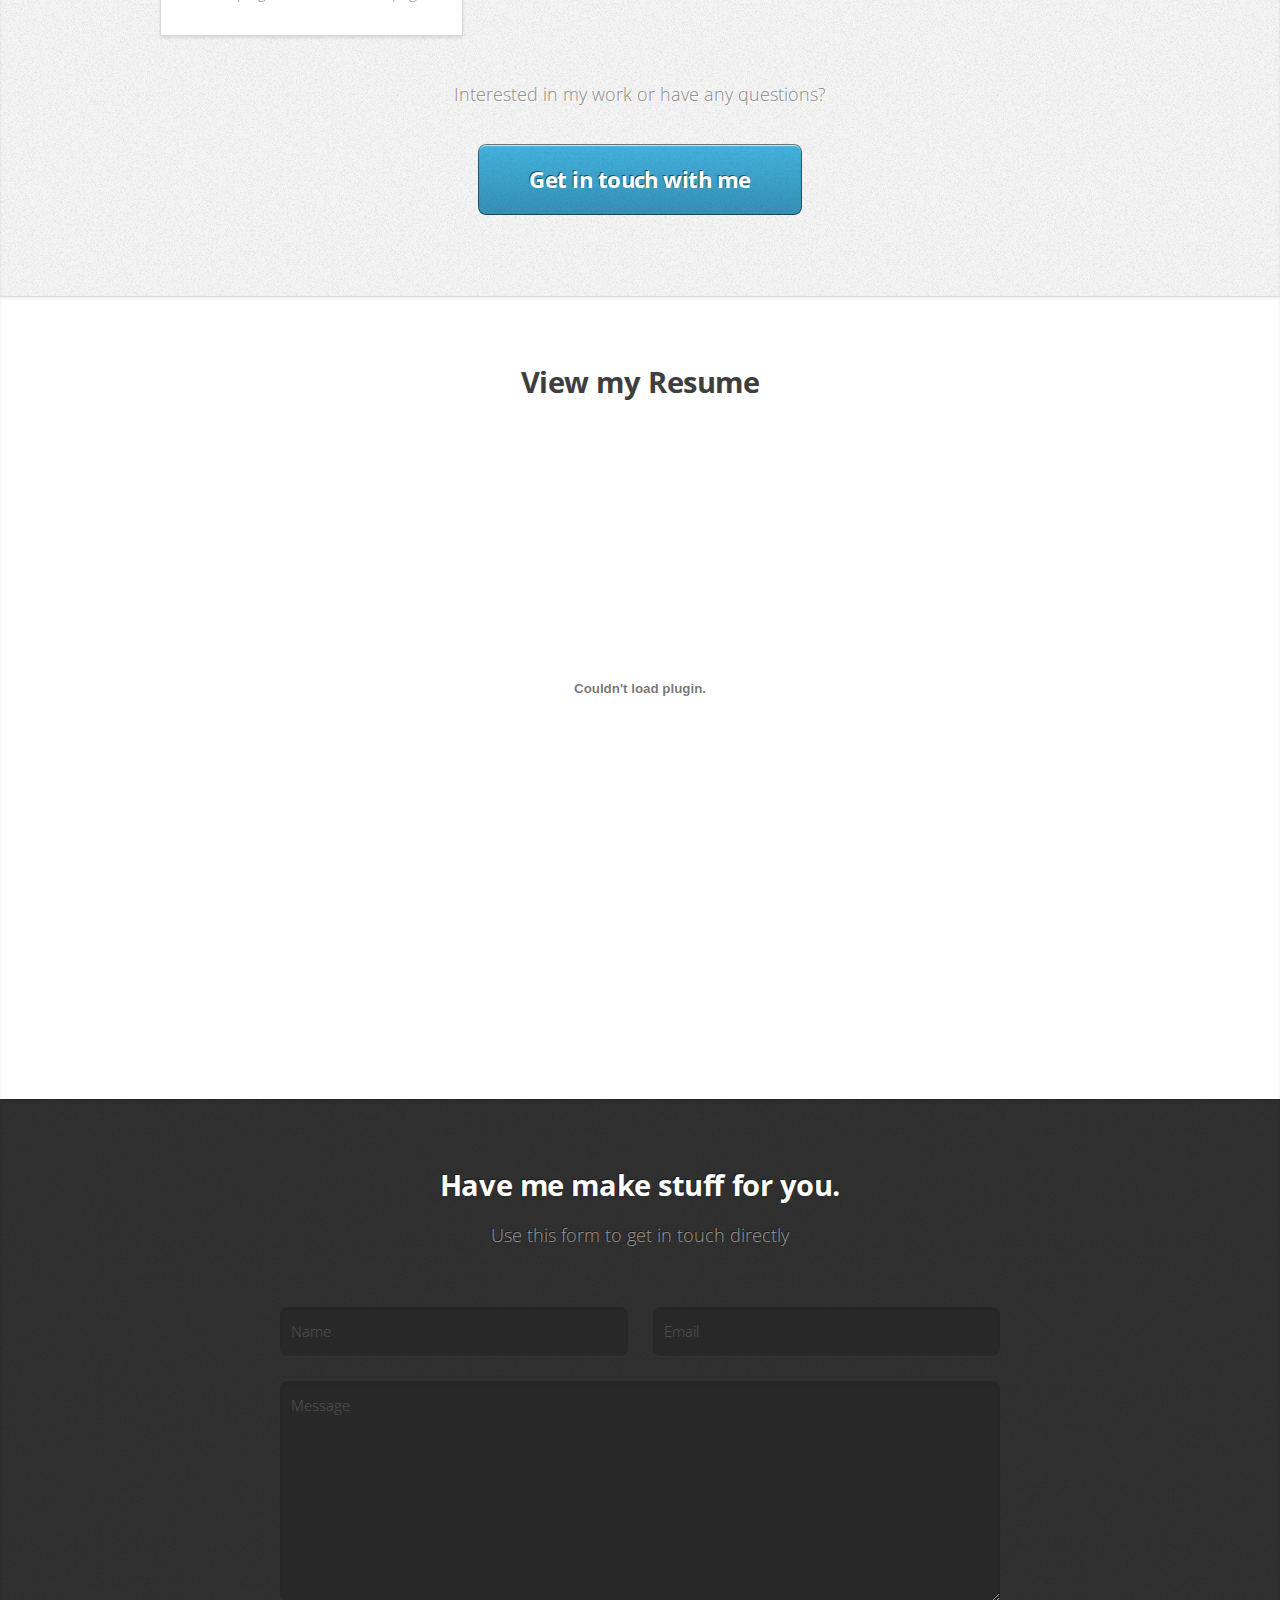
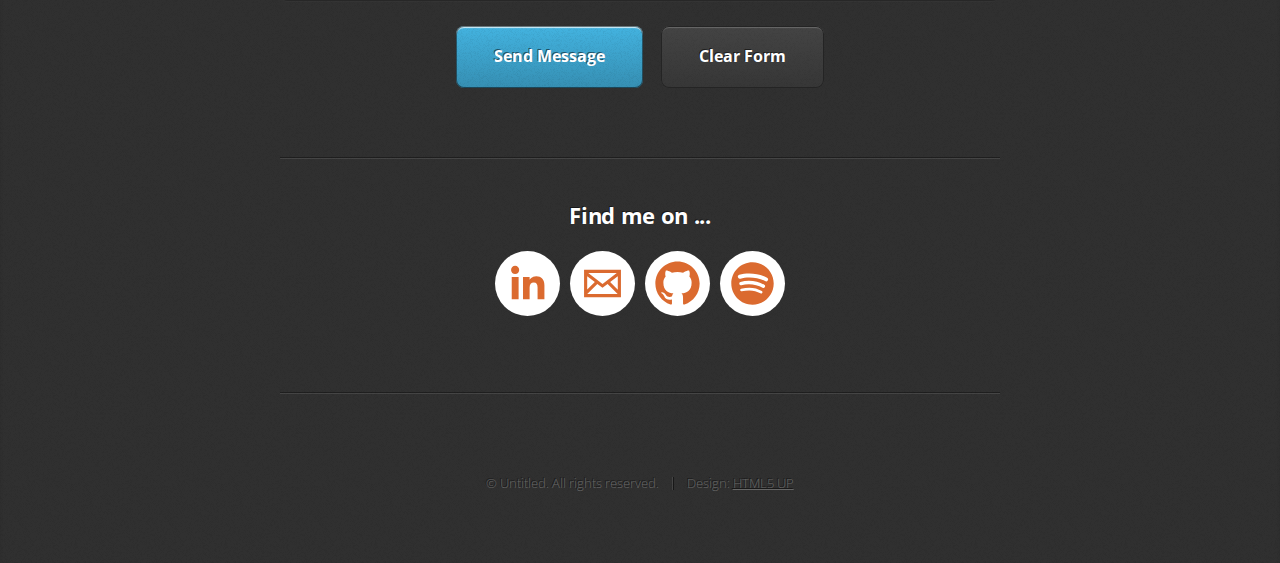
==== commit 504f1f31: "Web3Forms Implementation" ====
--- a/index.html
+++ b/index.html
@@ -162,7 +162,9 @@
 					</header>
 					<div class="row">
 						<div class="col-12">
-							<form method="post" action="#">
+							<form method="post" action="https://api.web3forms.com/submit">
+								<input type="hidden" name="access_key" value="2fe9edf8-81c1-4d0f-82b7-eed3514712f2">
+								<input type="hidden" name="subject" value="New Submission from Web3Forms">
 								<div class="row">
 									<div class="col-6 col-12-small">
 										<input type="text" name="name" id="name" placeholder="Name" />
@@ -171,11 +173,9 @@
 										<input type="text" name="email" id="email" placeholder="Email" />
 									</div>
 									<div class="col-12">
-										<input type="text" name="subject" id="subject" placeholder="Subject" />
-									</div>
-									<div class="col-12">
 										<textarea name="message" id="message" placeholder="Message"></textarea>
 									</div>
+										 <input type="checkbox" name="botcheck" id="" style="display: none;">
 									<div class="col-12">
 										<ul class="actions">
 											<li><input type="submit" value="Send Message" /></li>
@@ -223,4 +223,4 @@
 			<script src="assets/js/main.js"></script>
 
 	</body>
-</html>+</html>
